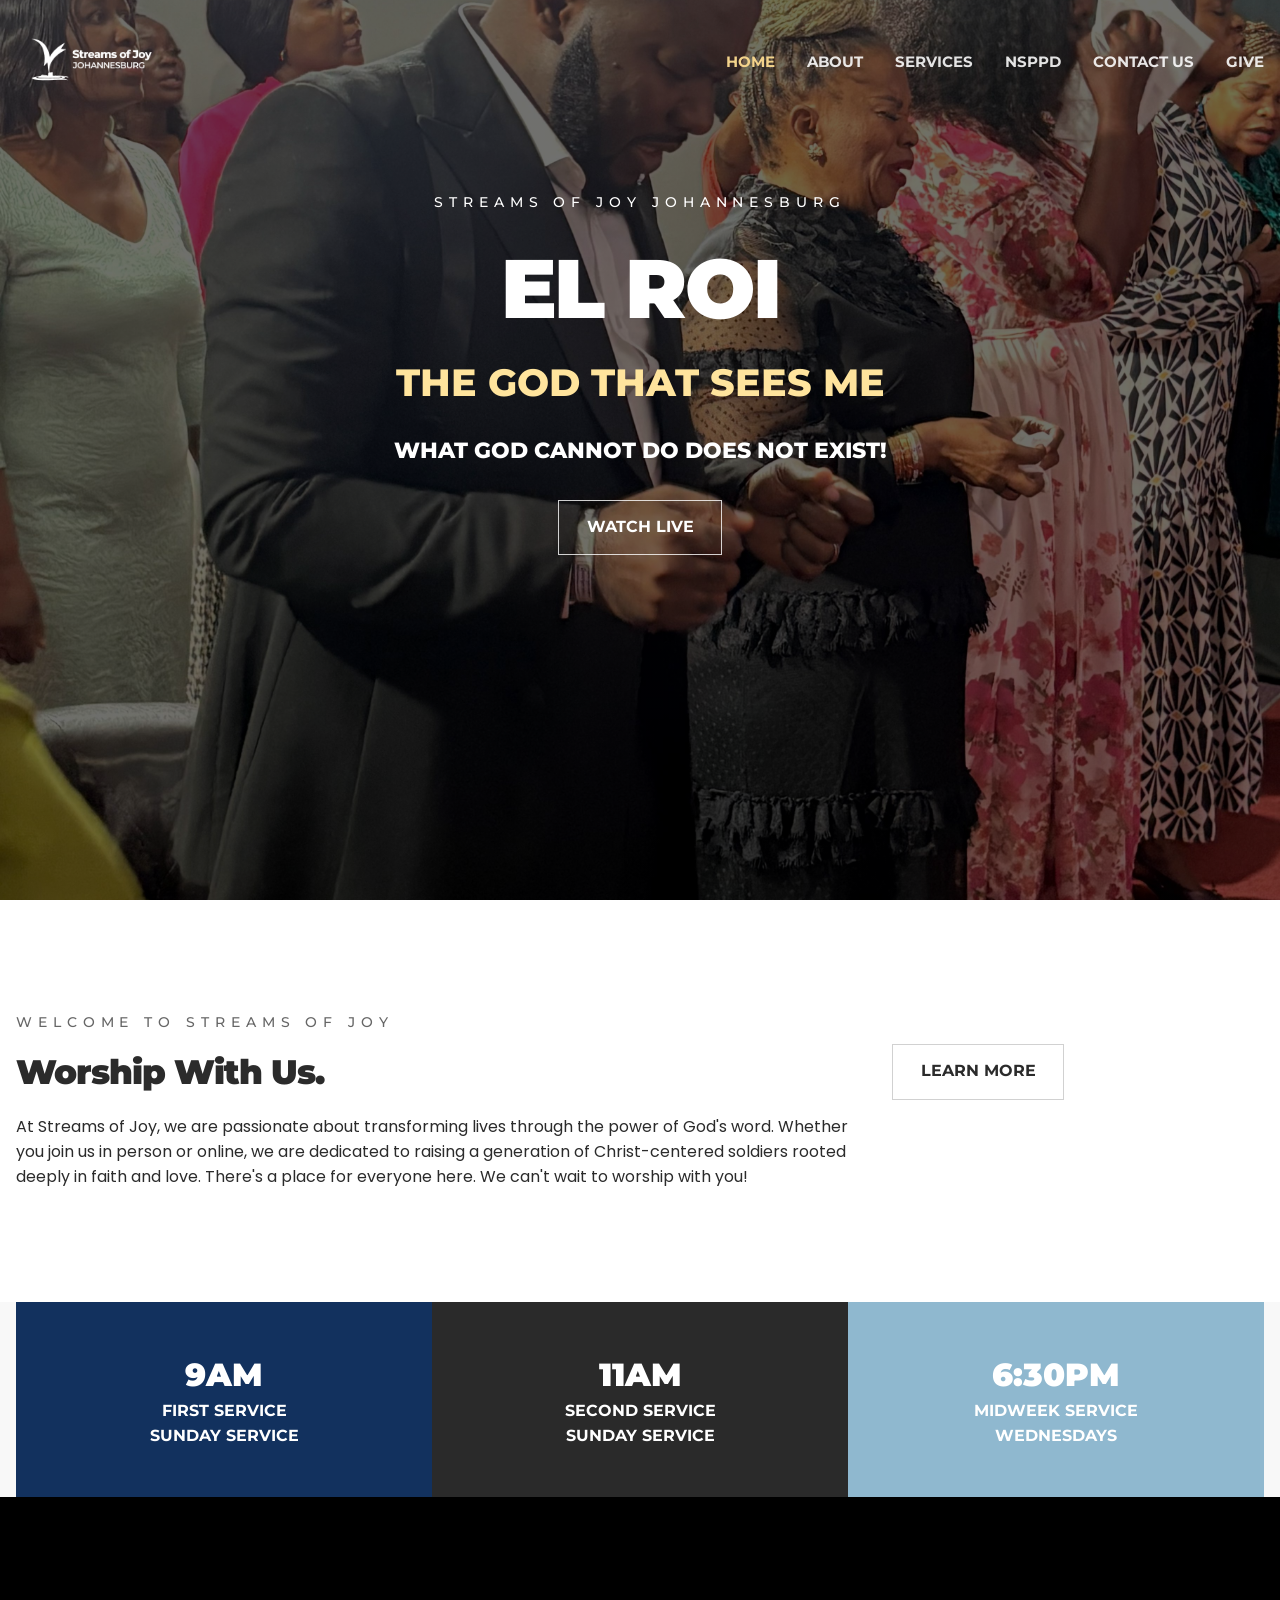
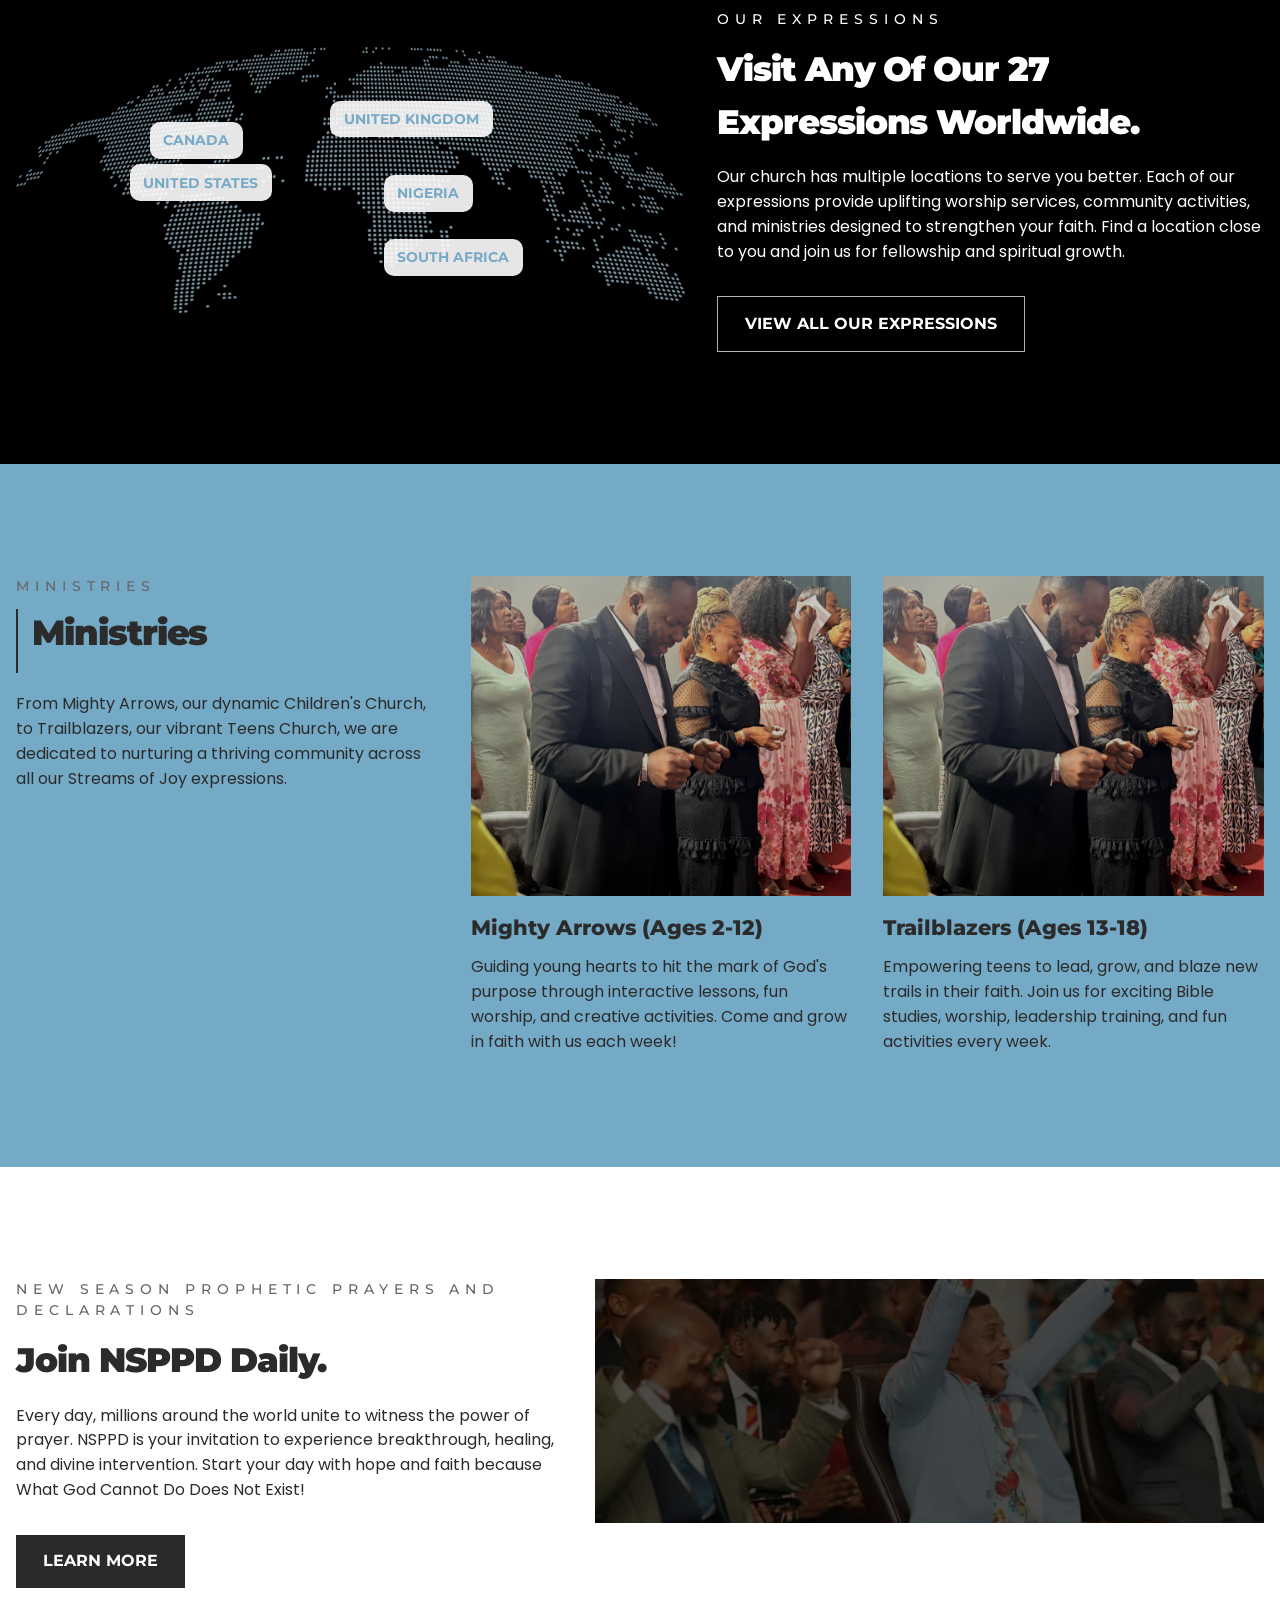
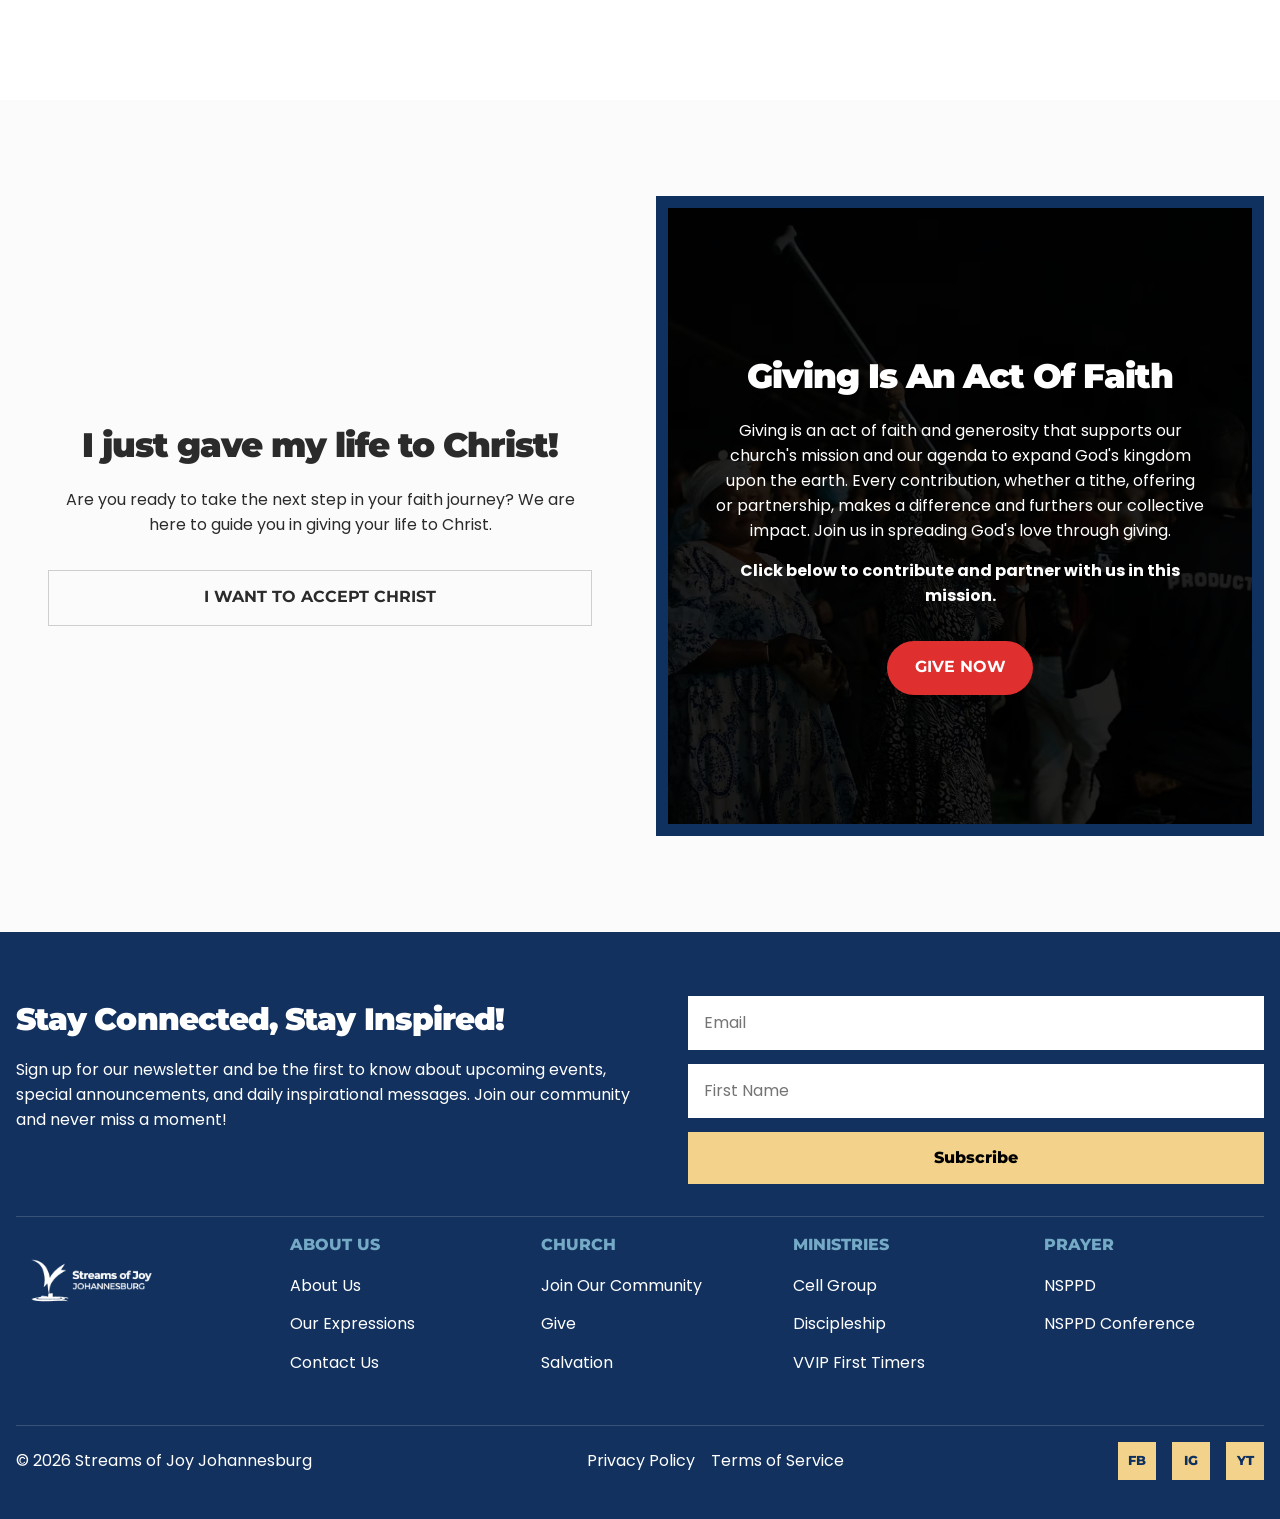
==== index.html @ 5d132713 "Updated the site I tightened the typography across the site, rebuilt the footer on every page, and a" ====
<!DOCTYPE html>
<html lang="en">
<head>
  <meta charset="UTF-8">
  <meta name="viewport" content="width=device-width, initial-scale=1.0">
  <title>Streams of Joy Johannesburg | Home</title>
  <link rel="preconnect" href="https://fonts.googleapis.com">
  <link rel="preconnect" href="https://fonts.gstatic.com" crossorigin>
  <link href="https://fonts.googleapis.com/css2?family=Montserrat:wght@400;500;600;700;800;900&family=Poppins:wght@400;500;600;700&display=swap" rel="stylesheet">
  <link rel="stylesheet" href="styles/styles.css">
</head>
<body>
  <header class="site-header">
    <div class="header-inner">
      <a class="brand" href="index.html"><img src="images/SOJJ-Monochrome-Logo-White.png" alt="Streams of Joy Johannesburg logo"></a>
      <button class="menu-toggle" type="button" aria-expanded="false" aria-controls="site-nav"><span></span><span></span><span></span><span class="sr-only">Toggle navigation</span></button>
      <nav class="site-nav" id="site-nav">
        <a class="active" href="index.html">Home</a>
        <a href="about.html">About</a>
        <a href="services.html">Services</a>
        <a href="https://streamsofjoy.org/nsppd/" target="_blank" rel="noreferrer">NSPPD</a>
        <a href="contact.html">Contact Us</a>
        <a href="give.html">Give</a>
      </nav>
    </div>
  </header>

  <main>
    <section class="home-hero">
      <div class="hero-shade"></div>
      <div class="home-hero-content">
        <p class="hero-mini">Streams of Joy Johannesburg</p>
        <h1>EL ROI</h1>
        <h2>The God That Sees Me</h2>
        <p class="hero-statement">What God cannot do does not exist!</p>
        <a class="outline-button" href="https://www.youtube.com/@streamsofjoyjohannesburg" target="_blank" rel="noreferrer">Watch Live</a>
      </div>
    </section>

    <section class="white-section">
      <div class="container worship-row">
        <div class="worship-copy">
          <p class="section-kicker dark-kicker">Welcome to Streams of Joy</p>
          <h2>Worship With Us.</h2>
          <p>At Streams of Joy, we are passionate about transforming lives through the power of God's word. Whether you join us in person or online, we are dedicated to raising a generation of Christ-centered soldiers rooted deeply in faith and love. There's a place for everyone here. We can't wait to worship with you!</p>
        </div>
        <div class="worship-action">
          <a class="line-button dark-line-button" href="about.html">Learn More</a>
        </div>
      </div>
    </section>

    <section class="services-strip" id="services">
      <div class="container service-boxes">
        <article class="service-box service-box-dark"><h3>9AM</h3><p>First Service</p><span>Sunday Service</span></article>
        <article class="service-box service-box-mid"><h3>11AM</h3><p>Second Service</p><span>Sunday Service</span></article>
        <article class="service-box service-box-light"><h3>6:30PM</h3><p>Midweek Service</p><span>Wednesdays</span></article>
      </div>
    </section>

    <section class="expressions-section">
      <div class="container expressions-grid">
        <div class="expressions-map">
          <img src="images/world-map-1024x407.png" alt="World map">
          <a class="map-pill map-pill-canada" href="https://streamsofjoy.org/our-expressions/" target="_blank" rel="noreferrer">Canada</a>
          <a class="map-pill map-pill-usa" href="https://streamsofjoy.org/our-expressions/" target="_blank" rel="noreferrer">United States</a>
          <a class="map-pill map-pill-uk" href="https://streamsofjoy.org/our-expressions/" target="_blank" rel="noreferrer">United Kingdom</a>
          <a class="map-pill map-pill-nigeria" href="https://streamsofjoy.org/our-expressions/" target="_blank" rel="noreferrer">Nigeria</a>
          <a class="map-pill map-pill-sa" href="https://streamsofjoy.org/our-expressions/" target="_blank" rel="noreferrer">South Africa</a>
        </div>
        <div class="expressions-copy">
          <p class="section-kicker">Our Expressions</p>
          <h2>Visit Any Of Our 27 Expressions Worldwide.</h2>
          <p>Our church has multiple locations to serve you better. Each of our expressions provide uplifting worship services, community activities, and ministries designed to strengthen your faith. Find a location close to you and join us for fellowship and spiritual growth.</p>
          <a class="line-button" href="https://streamsofjoy.org/our-expressions/" target="_blank" rel="noreferrer">View All Our Expressions</a>
        </div>
      </div>
    </section>

    <section class="ministries-home">
      <div class="container ministries-home-grid">
        <div class="ministries-intro">
          <p class="section-kicker dark-kicker">Ministries</p>
          <h2>Ministries</h2>
          <p>From Mighty Arrows, our dynamic Children's Church, to Trailblazers, our vibrant Teens Church, we are dedicated to nurturing a thriving community across all our Streams of Joy expressions.</p>
        </div>
        <article class="ministry-tile"><div class="ministry-photo ministry-photo-one"></div><h3>Mighty Arrows (Ages 2-12)</h3><p>Guiding young hearts to hit the mark of God's purpose through interactive lessons, fun worship, and creative activities. Come and grow in faith with us each week!</p></article>
        <article class="ministry-tile"><div class="ministry-photo ministry-photo-two"></div><h3>Trailblazers (Ages 13-18)</h3><p>Empowering teens to lead, grow, and blaze new trails in their faith. Join us for exciting Bible studies, worship, leadership training, and fun activities every week.</p></article>
      </div>
    </section>

    <section class="white-section">
      <div class="container nsppd-grid">
        <div class="nsppd-copy">
          <p class="section-kicker dark-kicker">New Season Prophetic Prayers and Declarations</p>
          <h2>Join NSPPD Daily.</h2>
          <p>Every day, millions around the world unite to witness the power of prayer. NSPPD is your invitation to experience breakthrough, healing, and divine intervention. Start your day with hope and faith because What God Cannot Do Does Not Exist!</p>
          <a class="solid-dark-button" href="https://streamsofjoy.org/nsppd/" target="_blank" rel="noreferrer">Learn More</a>
        </div>
        <div class="nsppd-visual"><img src="images/psj.png" alt="NSPPD visual"></div>
      </div>
    </section>

    <section class="dual-callout-section">
      <div class="container dual-callout-grid">
        <article class="dual-callout-left"><h2>I just gave my life to Christ!</h2><p>Are you ready to take the next step in your faith journey? We are here to guide you in giving your life to Christ.</p><a class="outline-button dark-outline-button" href="salvation.html">I Want To Accept Christ</a></article>
        <article class="dual-callout-right" id="give"><div class="dual-callout-overlay"></div><div class="dual-callout-content"><h2>Giving Is An Act Of Faith</h2><p>Giving is an act of faith and generosity that supports our church's mission and our agenda to expand God's kingdom upon the earth. Every contribution, whether a tithe, offering or partnership, makes a difference and furthers our collective impact. Join us in spreading God's love through giving.</p><p class="bold-line">Click below to contribute and partner with us in this mission.</p><a class="give-button" href="give.html">Give Now</a></div></article>
      </div>
    </section>
  </main>

  <footer class="site-footer">
    <div class="container footer-top">
      <div class="footer-copy">
        <h2>Stay Connected, Stay Inspired!</h2>
        <p>Sign up for our newsletter and be the first to know about upcoming events, special announcements, and daily inspirational messages. Join our community and never miss a moment!</p>
      </div>
      <form class="footer-form" action="https://formsubmit.co/sojjforms@yahoo.com" method="POST">
        <input type="hidden" name="_subject" value="SOJJ Newsletter Subscription">
        <input type="hidden" name="_captcha" value="false">
        <input type="email" name="email" placeholder="Email" required>
        <input type="text" name="first_name" placeholder="First Name" required>
        <button type="submit">Subscribe</button>
      </form>
    </div>
    <div class="container footer-divider"></div>
    <div class="container footer-columns">
      <div class="footer-column">
        <div class="footer-brand-row">
          <img src="images/SOJJ-Monochrome-Logo-White.png" alt="Streams of Joy Johannesburg logo">
        </div>
      </div>
      <div class="footer-column">
        <h3>About Us</h3>
        <a href="about.html">About Us</a>
        <a href="https://streamsofjoy.org/our-expressions/" target="_blank" rel="noreferrer">Our Expressions</a>
        <a href="contact.html">Contact Us</a>
      </div>
      <div class="footer-column">
        <h3>Church</h3>
        <a href="join-community.html">Join Our Community</a>
        <a href="give.html">Give</a>
        <a href="salvation.html">Salvation</a>
      </div>
      <div class="footer-column">
        <h3>Ministries</h3>
        <a href="join-community.html#cell-group">Cell Group</a>
        <a href="join-community.html#discipleship">Discipleship</a>
        <a href="join-community.html#vvip">VVIP First Timers</a>
      </div>
      <div class="footer-column">
        <h3>Prayer</h3>
        <a href="https://streamsofjoy.org/nsppd/" target="_blank" rel="noreferrer">NSPPD</a>
        <a href="https://streamsofjoy.org/nsppd-prayer-conference/" target="_blank" rel="noreferrer">NSPPD Conference</a>
      </div>
    </div>
    <div class="container footer-bottom">
      <p>&copy; <span id="year"></span> Streams of Joy Johannesburg</p>
      <div class="footer-meta-links">
        <a href="privacy-policy.html">Privacy Policy</a>
        <a href="terms-of-service.html">Terms of Service</a>
      </div>
      <div class="footer-socials">
        <a class="footer-social-icon" href="https://www.facebook.com/Streamsofjoyjohannesburg/" target="_blank" rel="noreferrer" aria-label="Facebook">FB</a>
        <a class="footer-social-icon" href="https://instagram.com/streamsofjoyjohannesburg/" target="_blank" rel="noreferrer" aria-label="Instagram">IG</a>
        <a class="footer-social-icon" href="https://www.youtube.com/@streamsofjoyjohannesburg" target="_blank" rel="noreferrer" aria-label="YouTube">YT</a>
      </div>
    </div>
  </footer>

  <script src="script.js"></script>
</body>
</html>
---- styles/styles.css ----
:root {
  --navy: #12315e;
  --sky: #75aac6;
  --dark: #202020;
  --white: #ffffff;
  --text: #2b2b2b;
  --line: rgba(0, 0, 0, 0.18);
}

* {
  box-sizing: border-box;
  margin: 0;
  padding: 0;
}

body {
  color: var(--text);
  font-family: "Poppins", sans-serif;
  line-height: 1.55;
  background: #f8f8f8;
}

img {
  display: block;
  max-width: 100%;
}

a {
  color: inherit;
  text-decoration: none;
}

button,
input {
  font: inherit;
}

.sr-only {
  position: absolute;
  width: 1px;
  height: 1px;
  margin: -1px;
  padding: 0;
  overflow: hidden;
  clip: rect(0, 0, 0, 0);
  border: 0;
}

.container,
.header-inner {
  width: min(calc(100% - 2rem), 1360px);
  margin: 0 auto;
}

.site-header {
  position: fixed;
  top: 0;
  left: 0;
  width: 100%;
  z-index: 50;
  padding: 0.75rem 0;
  transition: background 0.25s ease, box-shadow 0.25s ease;
}

.site-header.is-scrolled {
  background: rgba(0, 0, 0, 0.94);
  box-shadow: 0 14px 30px rgba(0, 0, 0, 0.22);
}

.header-inner {
  display: flex;
  align-items: center;
  gap: 1rem;
}

.brand {
  margin-right: auto;
}

.brand img {
  width: 150px;
  height: auto;
}

.site-nav {
  display: flex;
  align-items: center;
  gap: 2rem;
}

.site-nav a {
  color: rgba(255, 255, 255, 0.88);
  font-family: "Montserrat", sans-serif;
  font-size: 0.95rem;
  font-weight: 700;
  text-transform: uppercase;
}

.site-nav a.active,
.site-nav a:hover,
.site-nav a:focus-visible {
  color: #f3d38b;
}

.menu-toggle {
  display: none;
  width: 46px;
  height: 46px;
  border: 0;
  background: rgba(255, 255, 255, 0.08);
  cursor: pointer;
}

.menu-toggle span {
  display: block;
  width: 20px;
  height: 2px;
  margin: 5px auto;
  background: var(--white);
}

.home-hero,
.inner-hero {
  position: relative;
  overflow: hidden;
}

.home-hero {
  min-height: 100vh;
  background: url("../images/hero-section.jpeg") center/cover no-repeat;
}

.hero-shade {
  position: absolute;
  inset: 0;
  background: linear-gradient(rgba(0, 0, 0, 0.56), rgba(0, 0, 0, 0.56));
}

.home-hero-content,
.inner-hero-content {
  position: relative;
  z-index: 1;
  max-width: 1120px;
  margin: 0 auto;
  padding: 12rem 1rem 5rem;
  text-align: center;
  color: var(--white);
}

.home-hero-content h1,
.inner-hero-content h1,
.worship-copy h2,
.expressions-copy h2,
.ministries-intro h2,
.nsppd-copy h2,
.dual-callout-left h2,
.dual-callout-content h2,
.footer-copy h2,
.blue-intro-grid h2,
.values-panel h2,
.contact-heading h2,
.leader-copy-card h2 {
  font-family: "Montserrat", sans-serif;
  font-weight: 900;
  letter-spacing: -0.03em;
}

.hero-mini,
.section-kicker {
  font-family: "Montserrat", sans-serif;
  font-size: 0.88rem;
  font-weight: 500;
  letter-spacing: 0.42em;
  text-transform: uppercase;
}

.home-hero-content h1 {
  margin-top: 0.65rem;
  font-size: clamp(3rem, 8vw, 5.2rem);
}

.home-hero-content h2 {
  font-family: "Montserrat", sans-serif;
  font-size: clamp(1.35rem, 3vw, 2.4rem);
  font-weight: 800;
  color: #ffe49d;
  text-transform: uppercase;
}

.hero-statement {
  margin-top: 1.35rem;
  font-family: "Montserrat", sans-serif;
  font-size: clamp(1rem, 2vw, 1.35rem);
  font-weight: 800;
  text-transform: uppercase;
}

.outline-button,
.line-button,
.solid-dark-button,
.give-button {
  display: inline-flex;
  align-items: center;
  justify-content: center;
  min-height: 52px;
  padding: 0.9rem 1.7rem;
  margin-top: 2rem;
  font-family: "Montserrat", sans-serif;
  font-weight: 700;
  text-transform: uppercase;
}

.outline-button {
  border: 1px solid rgba(255, 255, 255, 0.8);
  color: var(--white);
}

.line-button {
  border: 1px solid rgba(255, 255, 255, 0.7);
  color: var(--white);
}

.dark-line-button,
.dark-outline-button {
  border-color: var(--line);
  color: var(--text);
}

.solid-dark-button {
  background: #2a2a2a;
  color: var(--white);
}

.give-button {
  border-radius: 999px;
  background: #e02f2f;
  color: var(--white);
}

.disabled-give-button {
  opacity: 0.6;
  pointer-events: none;
}

.white-section {
  background: var(--white);
}

.worship-row,
.expressions-grid,
.mission-grid,
.blue-intro-grid,
.contact-cards,
.services-page-strip .service-boxes,
.salvation-main-grid,
.nsppd-grid,
.dual-callout-grid,
.ministries-home-grid {
  display: grid;
  gap: 2rem;
}

.worship-row {
  grid-template-columns: 1.25fr 0.55fr;
  padding: 7rem 0;
  align-items: start;
}

.worship-copy h2,
.expressions-copy h2,
.nsppd-copy h2,
.dual-callout-left h2,
.dual-callout-content h2 {
  margin: 0.75rem 0 1rem;
  font-size: clamp(1.35rem, 2.7vw, 2.15rem);
}

.dark-kicker {
  color: #666;
}

.services-strip {
  padding: 0;
}

.service-boxes {
  display: grid;
  grid-template-columns: repeat(3, minmax(0, 1fr));
}

.service-box {
  padding: 3rem 2rem;
  text-align: center;
  color: var(--white);
}

.service-box h3 {
  font-family: "Montserrat", sans-serif;
  font-size: 2rem;
  font-weight: 900;
}

.service-box p,
.service-box span {
  font-family: "Montserrat", sans-serif;
  font-weight: 700;
  text-transform: uppercase;
}

.service-box-dark {
  background: #12315e;
}

.service-box-mid {
  background: #2a2a2a;
}

.service-box-light {
  background: #8fb8cf;
}

.expressions-section {
  padding: 7rem 0;
  background: #000;
  color: var(--white);
}

.expressions-grid {
  grid-template-columns: 1.1fr 0.9fr;
  align-items: center;
}

.expressions-map {
  position: relative;
}

.map-pill {
  position: absolute;
  display: inline-flex;
  padding: 0.45rem 0.85rem;
  border-radius: 10px;
  background: rgba(255, 255, 255, 0.9);
  color: #78aac7;
  font-family: "Montserrat", sans-serif;
  font-size: 0.9rem;
  font-weight: 700;
  text-transform: uppercase;
}

.map-pill-canada { top: 28%; left: 20%; }
.map-pill-usa { top: 44%; left: 17%; }
.map-pill-uk { top: 20%; left: 47%; }
.map-pill-nigeria { top: 48%; left: 55%; }
.map-pill-sa { top: 72%; left: 55%; }

.ministries-home {
  padding: 7rem 0;
  background: var(--sky);
}

.ministries-home-grid {
  grid-template-columns: 1fr 0.9fr 0.9fr;
  align-items: start;
}

.ministries-intro h2 {
  position: relative;
  margin: 0.5rem 0 2rem;
  padding-left: 1rem;
  font-size: clamp(1.45rem, 2.8vw, 2.2rem);
}

.ministries-intro h2::before {
  content: "";
  position: absolute;
  left: 0;
  top: 0.2rem;
  width: 2px;
  height: 64px;
  background: var(--text);
}

.ministry-photo {
  height: 320px;
  background: linear-gradient(rgba(0,0,0,0.22), rgba(0,0,0,0.22)), url("../images/hero-section.jpeg") center/cover no-repeat;
}

.ministry-photo-two {
  background-position: right center;
}

.ministry-tile h3 {
  margin: 1rem 0 0.7rem;
  font-family: "Montserrat", sans-serif;
  font-size: 1.3rem;
  font-weight: 800;
}

.nsppd-grid {
  grid-template-columns: 0.9fr 1.1fr;
  padding: 7rem 0;
  align-items: start;
}

.dual-callout-section {
  padding: 6rem 0;
  background: #fbfbfb;
}

.dual-callout-grid {
  grid-template-columns: 1fr 1fr;
  align-items: stretch;
}

.dual-callout-left {
  display: flex;
  flex-direction: column;
  justify-content: center;
  padding: 3rem 2rem;
  text-align: center;
}

.dual-callout-right {
  position: relative;
  min-height: 640px;
  border: 12px solid #0f3160;
  background: url("../images/give.png") center/cover no-repeat;
}

.dual-callout-overlay {
  position: absolute;
  inset: 0;
  background: rgba(0, 0, 0, 0.58);
}

.dual-callout-content {
  position: relative;
  z-index: 1;
  display: flex;
  flex-direction: column;
  align-items: center;
  justify-content: center;
  height: 100%;
  padding: 3rem;
  text-align: center;
  color: var(--white);
}

.bold-line {
  margin-top: 1rem;
  font-weight: 700;
}

.inner-hero {
  min-height: 600px;
  background-position: center;
  background-size: cover;
}

.inner-hero-content h1 {
  font-size: clamp(1.9rem, 4.6vw, 3.4rem);
  text-transform: uppercase;
}

.hero-rule {
  width: min(100%, 820px);
  height: 1px;
  margin: 1rem auto 1.5rem;
  background: rgba(255, 233, 167, 0.7);
}

.blue-intro-section {
  padding: 6rem 0;
  background: var(--navy);
  color: var(--white);
}

.blue-intro-grid {
  grid-template-columns: 1fr 1.2fr;
  align-items: start;
}

.blue-intro-grid h2 {
  font-size: clamp(1.6rem, 3.3vw, 2.7rem);
  text-transform: uppercase;
}

.mission-section {
  padding: 6rem 0;
  background: #f1f1ef;
}

.mission-grid {
  grid-template-columns: 360px 1fr;
  align-items: center;
}

.mission-image img {
  width: 100%;
  height: 420px;
  object-fit: cover;
}

.mission-copy h3,
.values-grid h3 {
  margin-bottom: 1rem;
  font-family: "Montserrat", sans-serif;
  font-size: 1.4rem;
  font-weight: 500;
  letter-spacing: 0.32em;
  text-transform: uppercase;
}

.mission-copy p + h3 {
  margin-top: 2.6rem;
}

.values-section {
  padding: 6rem 0;
  background-position: center;
  background-size: cover;
}

.values-panel {
  padding: 3rem;
  background: rgba(255, 255, 255, 0.92);
}

.values-panel h2 {
  margin-bottom: 2rem;
  text-align: center;
  font-size: 2rem;
  text-transform: uppercase;
}

.values-grid {
  display: grid;
  grid-template-columns: repeat(4, minmax(0, 1fr));
  gap: 2rem;
}

.leadership-showcase {
  padding: 6rem 0;
  background: #232323;
}

.leadership-slider {
  position: relative;
  width: min(calc(100% - 2rem), 1800px);
  margin: 0 auto;
  padding: 0 1rem 3rem;
}

.leader-stage {
  position: relative;
}

.leader-slide {
  display: none;
  grid-template-columns: 0.92fr 1.08fr;
  align-items: center;
}

.leader-slide.is-active {
  display: grid;
}

.leader-photo {
  min-height: 860px;
  background-position: center bottom;
  background-repeat: no-repeat;
  background-size: contain;
}

.leader-photo-jerry {
  background-image: url("../images/pastor-jerry.png");
}

.leader-photo-aloy {
  display: flex;
  align-items: end;
  justify-content: center;
  padding: 3rem;
  background: linear-gradient(180deg, #1e2b3f, #405a7f);
}

.aloy-note {
  color: var(--white);
  font-size: 1.2rem;
  text-align: center;
}

.leader-copy-card {
  max-width: 700px;
  padding: 3rem;
  background: #f8f8f8;
}

.leader-copy-card h2 {
  margin-bottom: 2rem;
  font-size: clamp(1.6rem, 3vw, 2.4rem);
  text-transform: uppercase;
}

.leader-copy-card p,
.leader-copy-card a {
  font-family: Georgia, serif;
  color: #0b3160;
  font-size: clamp(1rem, 1.7vw, 1.45rem);
  line-height: 1.55;
}

.leader-copy-card a {
  display: inline-block;
  margin-top: 2rem;
  text-decoration: underline;
}

.leader-role {
  margin-top: 1rem;
  font-family: "Poppins", sans-serif !important;
  font-size: 1.05rem !important;
}

.slider-arrow {
  position: absolute;
  top: 50%;
  transform: translateY(-50%);
  width: 56px;
  height: 56px;
  border: 0;
  background: transparent;
  color: var(--white);
  font-size: 4rem;
  cursor: pointer;
}

.slider-arrow-left { left: 0; }
.slider-arrow-right { right: 0; }

.slider-dots {
  display: flex;
  justify-content: center;
  gap: 0.8rem;
  margin-top: 1rem;
}

.slider-dot {
  width: 10px;
  height: 10px;
  border: 0;
  border-radius: 50%;
  background: rgba(255, 255, 255, 0.5);
  cursor: pointer;
}

.slider-dot.is-active {
  background: var(--white);
}

.salvation-main,
.contact-section {
  padding: 6rem 0;
}

.salvation-main-grid {
  grid-template-columns: 1fr 1fr;
}

.contact-section {
  background: var(--sky);
}

.contact-heading {
  margin-bottom: 3rem;
  text-align: center;
}

.contact-heading h2 {
  font-size: clamp(1.7rem, 3vw, 2.5rem);
}

.contact-cards {
  grid-template-columns: repeat(3, minmax(0, 1fr));
}

.contact-card {
  padding: 3rem 2rem;
  background: rgba(255, 255, 255, 0.96);
  text-align: center;
  border-radius: 30px;
  box-shadow: 0 12px 30px rgba(0, 0, 0, 0.12);
}

.contact-card h3 {
  margin-bottom: 1rem;
  font-family: "Montserrat", sans-serif;
  font-size: 1.2rem;
  font-weight: 800;
}

.site-footer {
  background: var(--navy);
  color: var(--white);
}

.footer-top {
  display: grid;
  grid-template-columns: 1fr 0.9fr;
  gap: 2rem;
  padding: 4rem 0 2rem;
}

.footer-copy h2 {
  margin-bottom: 0.9rem;
  font-size: clamp(1.45rem, 2.4vw, 1.95rem);
}

.footer-form {
  display: grid;
  gap: 0.9rem;
}

.footer-form input {
  min-height: 52px;
  padding: 0.9rem 1rem;
  border: 0;
}

.footer-form button {
  min-height: 52px;
  border: 0;
  background: #f3d38b;
  color: #000;
  font-family: "Montserrat", sans-serif;
  font-weight: 800;
  cursor: pointer;
}

.footer-links {
  display: flex;
  flex-wrap: wrap;
  gap: 1rem 1.4rem;
  padding: 0 0 1.8rem;
}

.footer-links a {
  font-family: "Montserrat", sans-serif;
  font-size: 0.92rem;
  font-weight: 700;
  text-transform: uppercase;
}

.footer-bottom {
  display: flex;
  align-items: center;
  justify-content: space-between;
  gap: 1rem;
  padding: 1rem 0 2.4rem;
  border-top: 1px solid rgba(255, 255, 255, 0.16);
}

.footer-meta-links,
.footer-socials {
  display: flex;
  align-items: center;
  gap: 1rem;
  flex-wrap: wrap;
}

.footer-meta-links a,
.footer-socials a {
  color: var(--white);
}

.footer-social-icon {
  display: inline-flex;
  align-items: center;
  justify-content: center;
  width: 38px;
  height: 38px;
  background: #f3d38b;
  color: #0f3160 !important;
  font-family: "Montserrat", sans-serif;
  font-size: 0.8rem;
  font-weight: 800;
}

.footer-brand-row {
  display: flex;
  align-items: center;
  gap: 1rem;
  padding-bottom: 1.5rem;
}

.footer-brand-row img {
  width: 150px;
}

.footer-columns {
  display: grid;
  grid-template-columns: 1.1fr 1fr 1fr 1fr 1fr;
  gap: 2rem;
  padding: 1rem 0 2.25rem;
}

.footer-column h3 {
  margin-bottom: 1rem;
  color: var(--sky);
  font-family: "Montserrat", sans-serif;
  font-size: 1rem;
  font-weight: 800;
  text-transform: uppercase;
}

.footer-column a,
.footer-column p {
  display: block;
  margin-bottom: 0.85rem;
  font-size: 1rem;
}

.footer-divider {
  border-top: 1px solid rgba(255, 255, 255, 0.16);
}

.give-options-section,
.community-section,
.legal-section {
  padding: 6rem 0;
  background: #fff;
}

.give-options-grid,
.community-grid {
  display: grid;
  grid-template-columns: repeat(3, minmax(0, 1fr));
  gap: 2rem;
}

.give-option-card,
.community-card,
.legal-card {
  padding: 2.2rem;
  background: #fff;
  border: 1px solid rgba(18, 49, 94, 0.12);
  box-shadow: 0 16px 34px rgba(15, 49, 96, 0.08);
}

.give-option-card h3,
.community-card h3,
.legal-card h2 {
  margin-bottom: 0.9rem;
  font-family: "Montserrat", sans-serif;
  font-size: 1.18rem;
  font-weight: 800;
}

.give-option-card p,
.community-card p,
.legal-card p,
.legal-card li {
  color: #4c4c4c;
}

.give-option-card .line-button,
.community-card .line-button {
  margin-top: 1.5rem;
}

.community-card form {
  display: grid;
  gap: 0.85rem;
  margin-top: 1.4rem;
}

.community-card input,
.community-card textarea {
  width: 100%;
  min-height: 50px;
  padding: 0.9rem 1rem;
  border: 1px solid rgba(18, 49, 94, 0.18);
  background: #fff;
}

.community-card textarea {
  min-height: 120px;
  resize: vertical;
}

.community-card button {
  min-height: 50px;
  border: 0;
  background: var(--navy);
  color: #fff;
  font-family: "Montserrat", sans-serif;
  font-weight: 700;
  text-transform: uppercase;
  cursor: pointer;
}

.community-card-note {
  margin-top: 0.85rem;
  font-size: 0.96rem;
}

.legal-card {
  max-width: 900px;
  margin: 0 auto;
}

.legal-card ul {
  padding-left: 1.2rem;
  margin-top: 1rem;
}

@media (max-width: 1080px) {
  .menu-toggle {
    display: inline-block;
  }

  .site-nav {
    position: absolute;
    top: calc(100% + 0.4rem);
    right: 1rem;
    left: 1rem;
    display: none;
    flex-direction: column;
    align-items: flex-start;
    gap: 1rem;
    padding: 1rem;
    background: rgba(0, 0, 0, 0.95);
  }

  .site-nav.is-open {
    display: flex;
  }

  .worship-row,
  .expressions-grid,
  .ministries-home-grid,
  .nsppd-grid,
  .dual-callout-grid,
  .blue-intro-grid,
  .mission-grid,
  .salvation-main-grid,
  .footer-top,
  .contact-cards,
  .values-grid,
  .leader-slide {
    grid-template-columns: 1fr;
  }

  .leader-photo {
    min-height: 520px;
  }

  .leader-copy-card {
    max-width: none;
  }

  .footer-bottom {
    flex-direction: column;
    align-items: flex-start;
  }

  .footer-columns,
  .give-options-grid,
  .community-grid {
    grid-template-columns: 1fr 1fr;
  }
}

@media (max-width: 720px) {
  .brand img {
    width: 110px;
  }

  .home-hero-content,
  .inner-hero-content {
    padding-top: 10rem;
  }

  .service-boxes {
    grid-template-columns: 1fr;
  }

  .map-pill {
    font-size: 0.72rem;
  }

  .footer-columns,
  .give-options-grid,
  .community-grid {
    grid-template-columns: 1fr;
  }
}
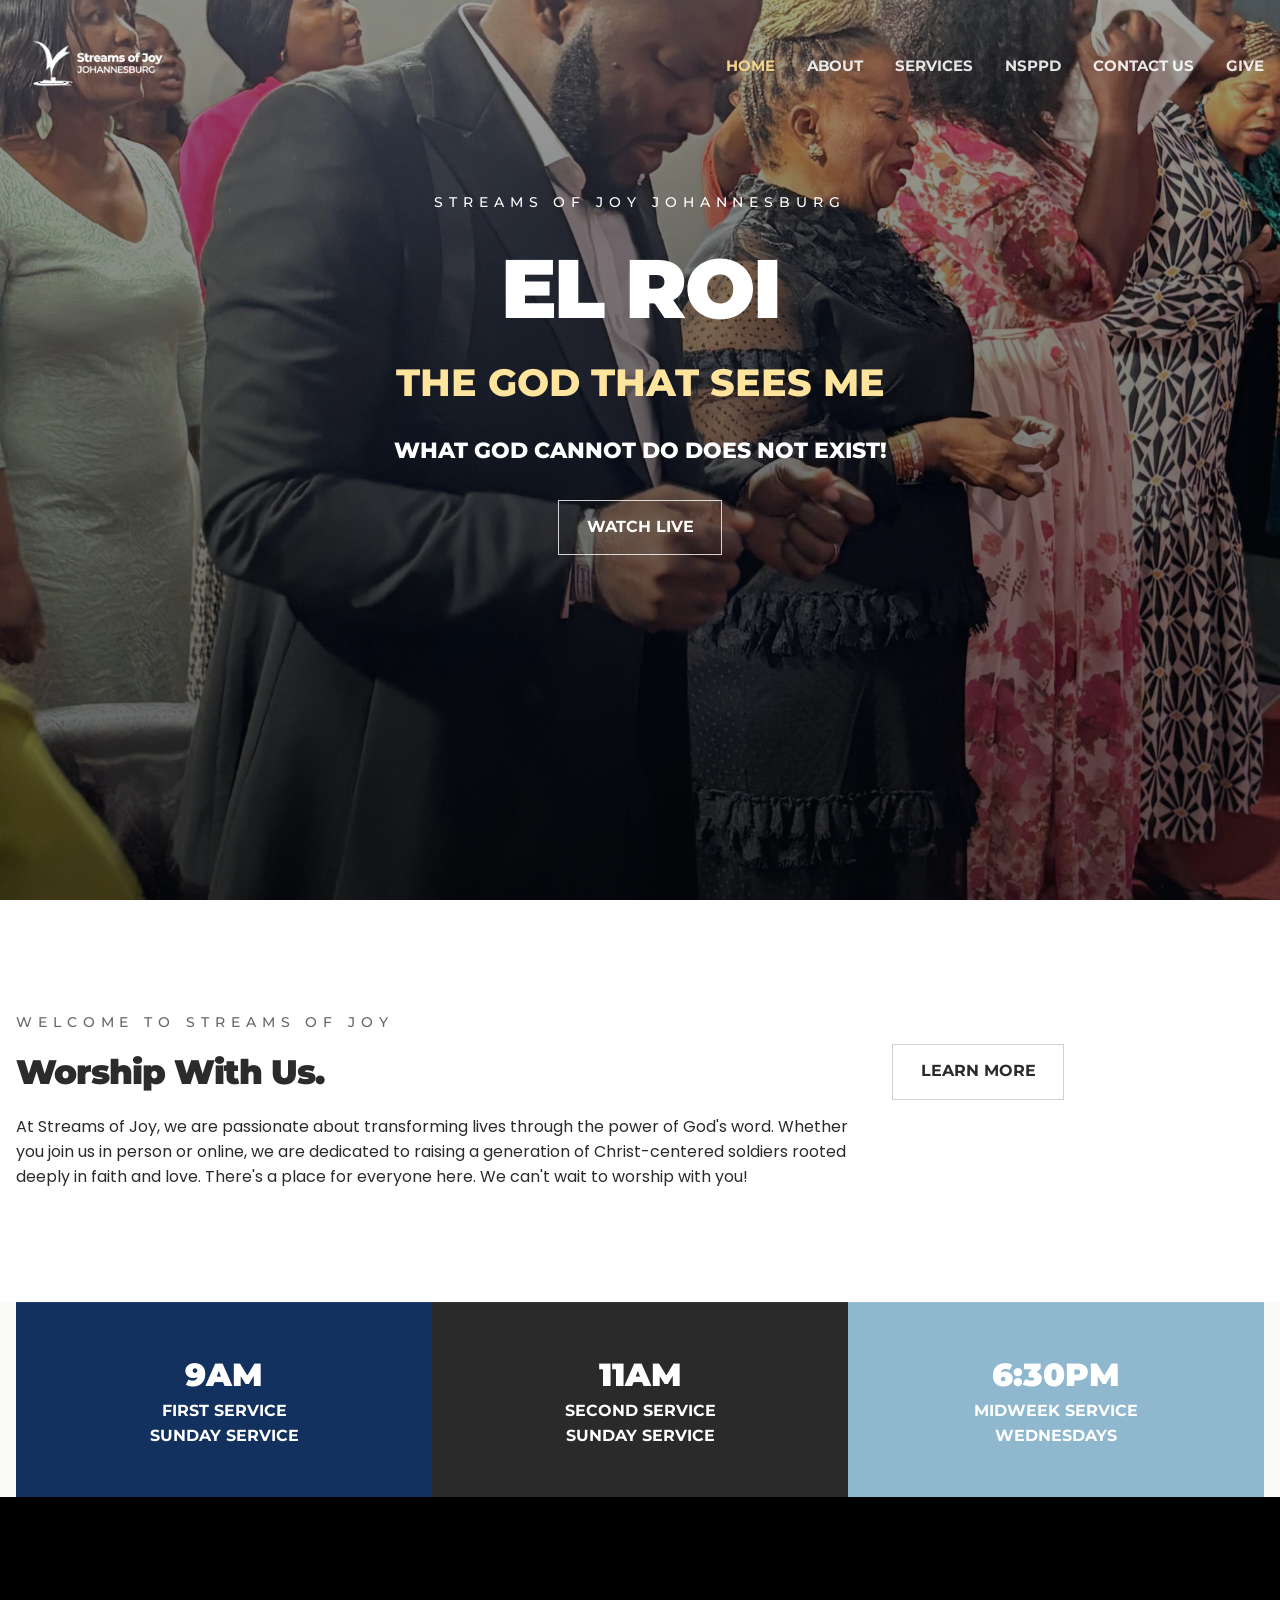
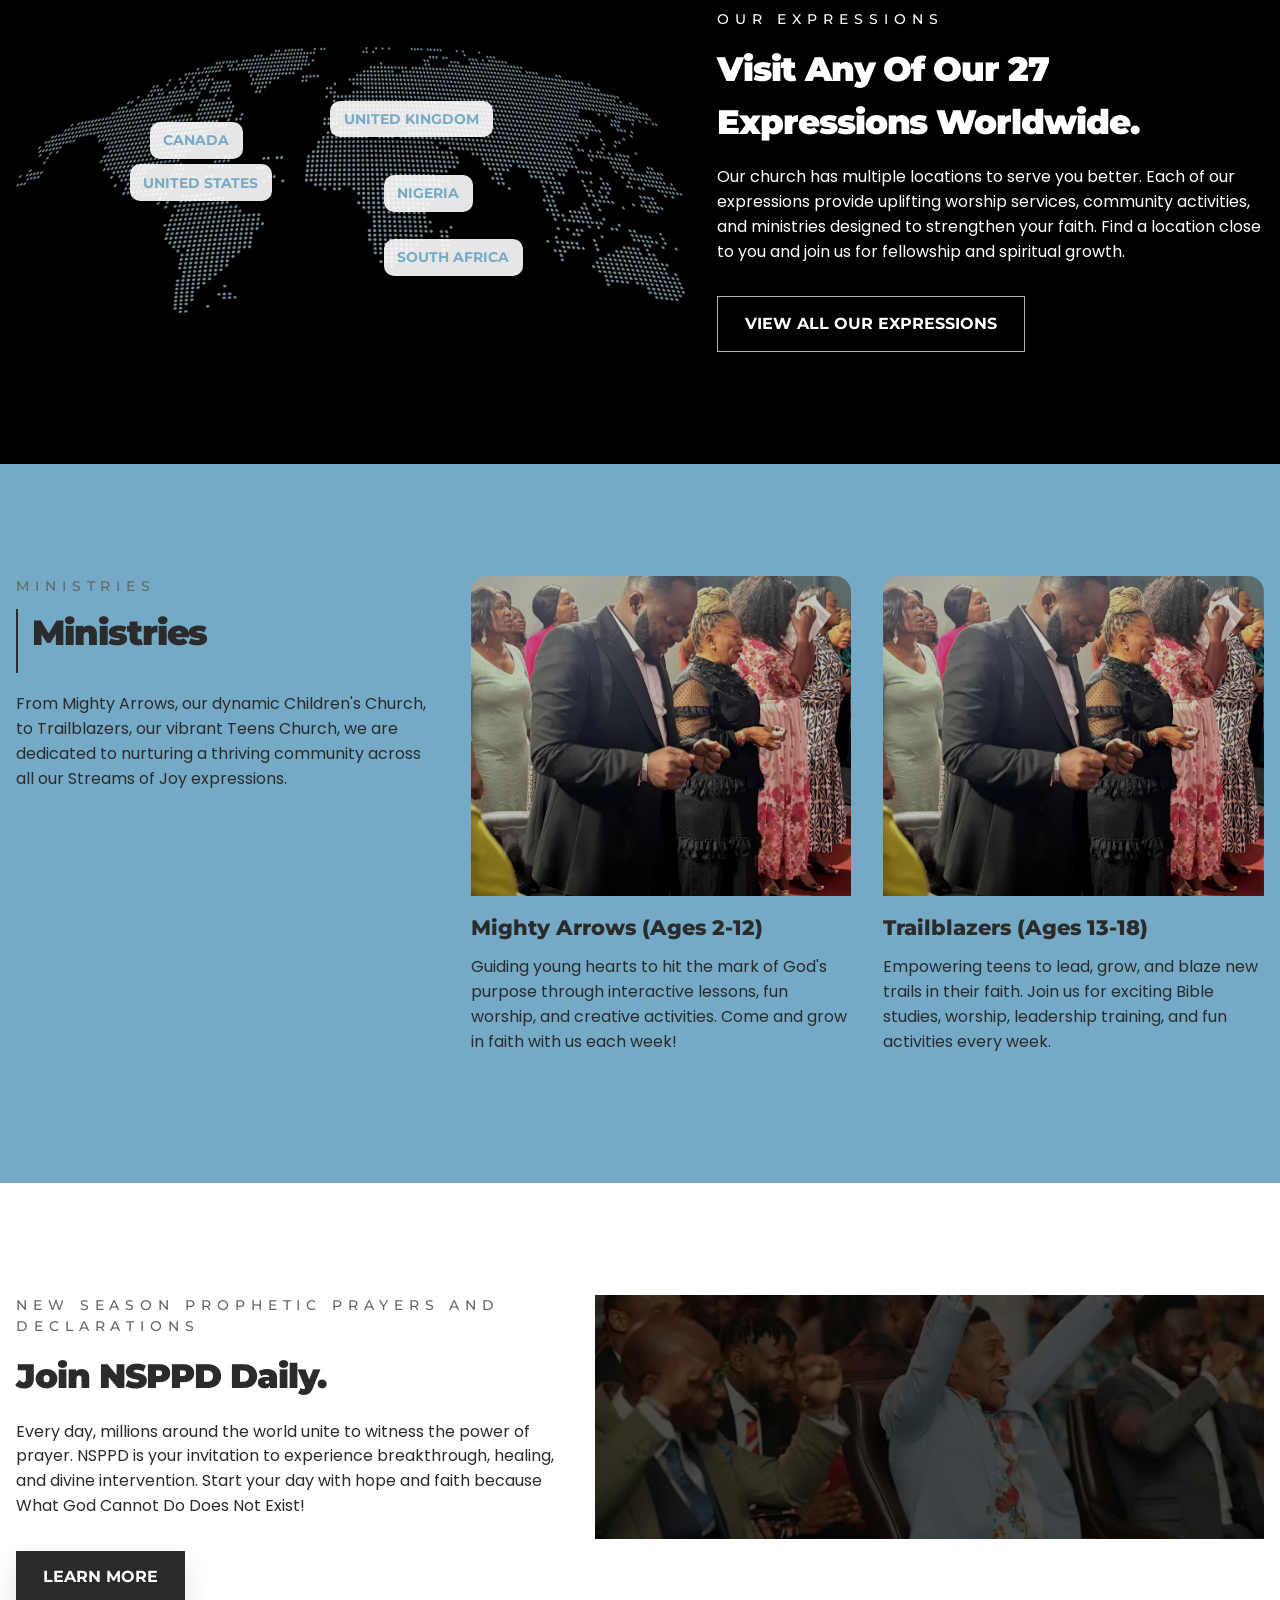
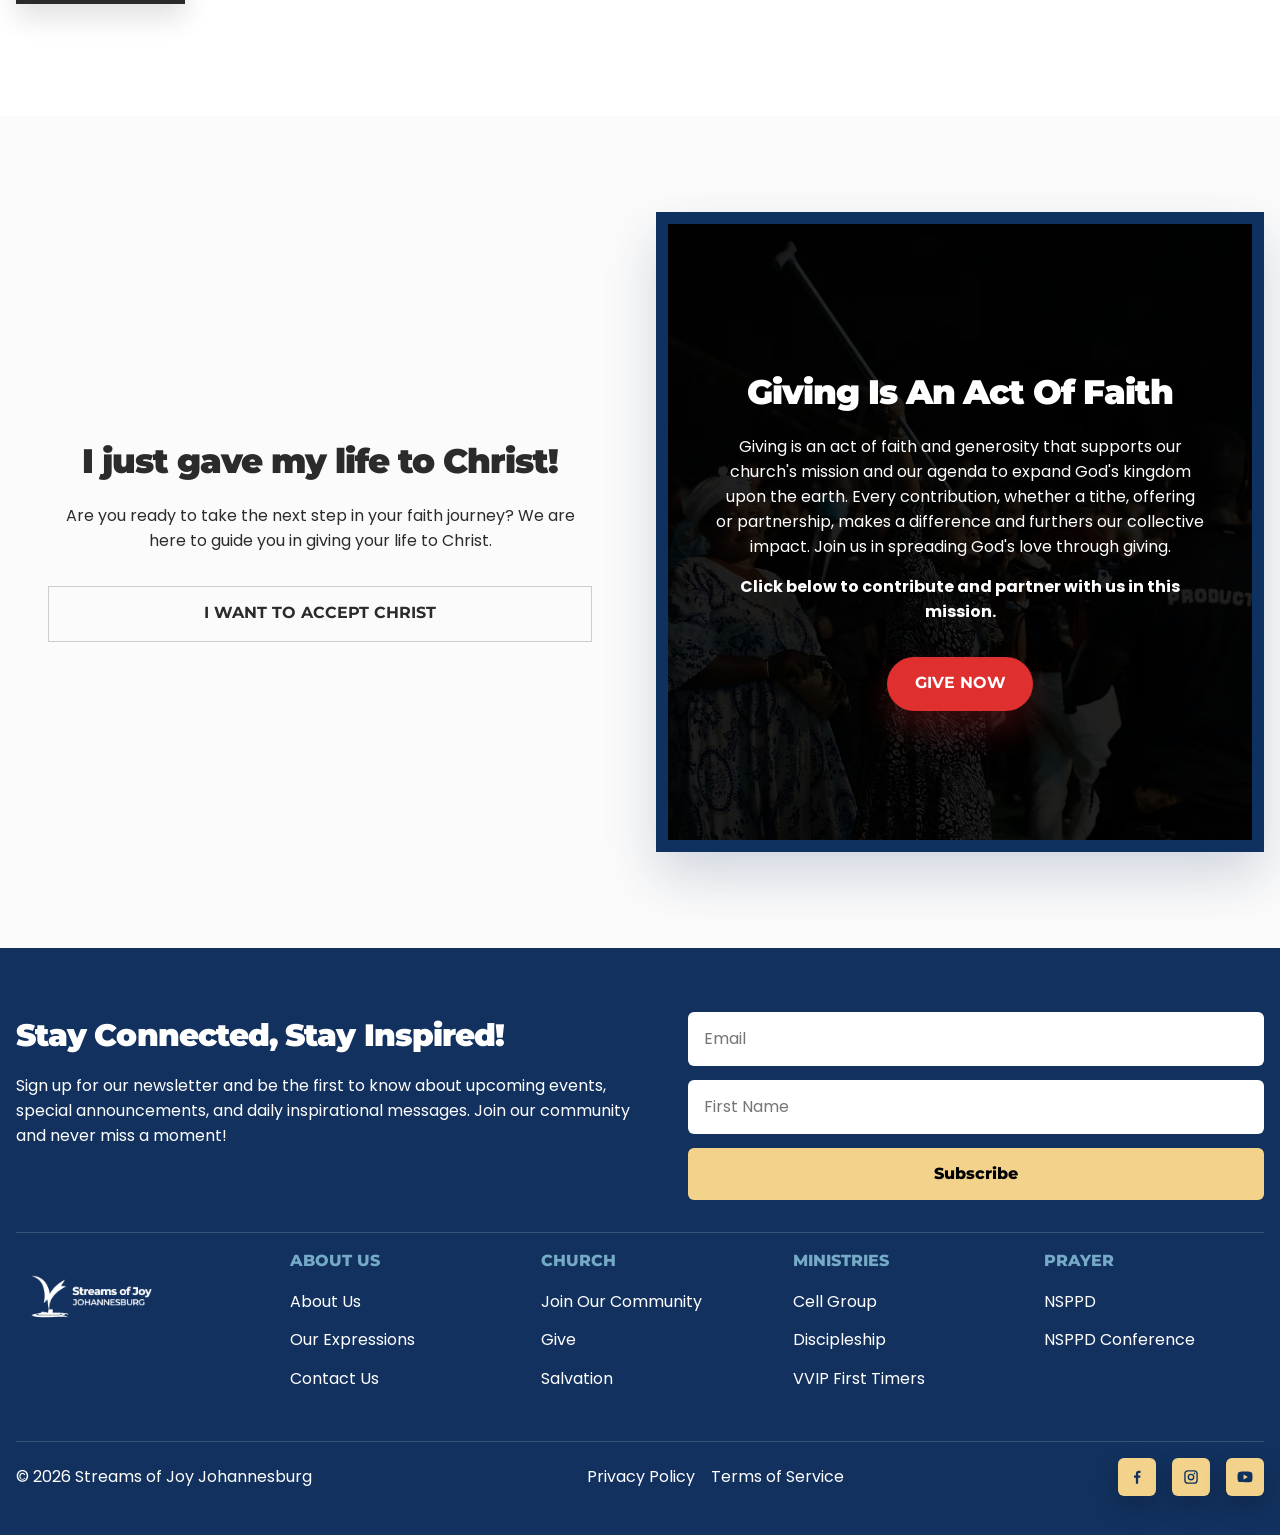
==== commit b7a39001: "Updated the site updated the shared icon styling in styles.css and replaced the footer icons in inde" ====
--- a/index.html
+++ b/index.html
@@ -161,9 +161,9 @@
         <a href="terms-of-service.html">Terms of Service</a>
       </div>
       <div class="footer-socials">
-        <a class="footer-social-icon" href="https://www.facebook.com/Streamsofjoyjohannesburg/" target="_blank" rel="noreferrer" aria-label="Facebook">FB</a>
-        <a class="footer-social-icon" href="https://instagram.com/streamsofjoyjohannesburg/" target="_blank" rel="noreferrer" aria-label="Instagram">IG</a>
-        <a class="footer-social-icon" href="https://www.youtube.com/@streamsofjoyjohannesburg" target="_blank" rel="noreferrer" aria-label="YouTube">YT</a>
+        <a class="footer-social-icon" href="https://www.facebook.com/Streamsofjoyjohannesburg/" target="_blank" rel="noreferrer" aria-label="Facebook"><svg viewBox="0 0 24 24" aria-hidden="true"><path d="M13.5 21v-8h2.7l.4-3h-3.1V8.1c0-.9.3-1.6 1.7-1.6h1.5V3.8c-.3 0-1.2-.1-2.3-.1-2.3 0-3.9 1.4-3.9 4v2.3H8v3h2.5v8h3Z"/></svg></a>
+        <a class="footer-social-icon" href="https://instagram.com/streamsofjoyjohannesburg/" target="_blank" rel="noreferrer" aria-label="Instagram"><svg viewBox="0 0 24 24" aria-hidden="true"><path d="M7.8 3h8.4A4.8 4.8 0 0 1 21 7.8v8.4a4.8 4.8 0 0 1-4.8 4.8H7.8A4.8 4.8 0 0 1 3 16.2V7.8A4.8 4.8 0 0 1 7.8 3Zm0 1.8A3 3 0 0 0 4.8 7.8v8.4a3 3 0 0 0 3 3h8.4a3 3 0 0 0 3-3V7.8a3 3 0 0 0-3-3H7.8Zm8.85 1.35a1.05 1.05 0 1 1 0 2.1 1.05 1.05 0 0 1 0-2.1ZM12 7.5A4.5 4.5 0 1 1 7.5 12 4.5 4.5 0 0 1 12 7.5Zm0 1.8A2.7 2.7 0 1 0 14.7 12 2.7 2.7 0 0 0 12 9.3Z"/></svg></a>
+        <a class="footer-social-icon" href="https://www.youtube.com/@streamsofjoyjohannesburg" target="_blank" rel="noreferrer" aria-label="YouTube"><svg viewBox="0 0 24 24" aria-hidden="true"><path d="M21.6 7.2a2.8 2.8 0 0 0-2-2C17.8 4.7 12 4.7 12 4.7s-5.8 0-7.6.5a2.8 2.8 0 0 0-2 2A29.3 29.3 0 0 0 2 12a29.3 29.3 0 0 0 .4 4.8 2.8 2.8 0 0 0 2 2c1.8.5 7.6.5 7.6.5s5.8 0 7.6-.5a2.8 2.8 0 0 0 2-2A29.3 29.3 0 0 0 22 12a29.3 29.3 0 0 0-.4-4.8ZM10.1 15.3V8.7l5.7 3.3-5.7 3.3Z"/></svg></a>
       </div>
     </div>
   </footer>
--- a/styles/styles.css
+++ b/styles/styles.css
@@ -5,6 +5,8 @@
   --white: #ffffff;
   --text: #2b2b2b;
   --line: rgba(0, 0, 0, 0.18);
+  --gold: #f3d38b;
+  --panel: rgba(255, 255, 255, 0.96);
 }
 
 * {
@@ -17,7 +19,9 @@
   color: var(--text);
   font-family: "Poppins", sans-serif;
   line-height: 1.55;
-  background: #f8f8f8;
+  background:
+    radial-gradient(circle at top right, rgba(117, 170, 198, 0.1), transparent 24%),
+    linear-gradient(180deg, #fbfbfa 0%, #f5f5f3 100%);
 }
 
 img {
@@ -59,12 +63,13 @@
   width: 100%;
   z-index: 50;
   padding: 0.75rem 0;
-  transition: background 0.25s ease, box-shadow 0.25s ease;
+  transition: background 0.25s ease, box-shadow 0.25s ease, backdrop-filter 0.25s ease;
 }
 
 .site-header.is-scrolled {
   background: rgba(0, 0, 0, 0.94);
   box-shadow: 0 14px 30px rgba(0, 0, 0, 0.22);
+  backdrop-filter: blur(10px);
 }
 
 .header-inner {
@@ -78,7 +83,7 @@
 }
 
 .brand img {
-  width: 150px;
+  width: 162px;
   height: auto;
 }
 
@@ -94,6 +99,7 @@
   font-size: 0.95rem;
   font-weight: 700;
   text-transform: uppercase;
+  transition: color 0.2s ease, opacity 0.2s ease;
 }
 
 .site-nav a.active,
@@ -133,7 +139,9 @@
 .hero-shade {
   position: absolute;
   inset: 0;
-  background: linear-gradient(rgba(0, 0, 0, 0.56), rgba(0, 0, 0, 0.56));
+  background:
+    linear-gradient(180deg, rgba(5, 8, 14, 0.38) 0%, rgba(5, 8, 14, 0.66) 100%),
+    radial-gradient(circle at center, rgba(18, 49, 94, 0.16), transparent 48%);
 }
 
 .home-hero-content,
@@ -208,6 +216,16 @@
   font-family: "Montserrat", sans-serif;
   font-weight: 700;
   text-transform: uppercase;
+  transition: transform 0.2s ease, box-shadow 0.2s ease, background 0.2s ease, color 0.2s ease;
+}
+
+.outline-button:hover,
+.line-button:hover,
+.solid-dark-button:hover,
+.give-button:hover,
+.footer-form button:hover,
+.community-card button:hover {
+  transform: translateY(-2px);
 }
 
 .outline-button {
@@ -229,12 +247,14 @@
 .solid-dark-button {
   background: #2a2a2a;
   color: var(--white);
+  box-shadow: 0 14px 28px rgba(0, 0, 0, 0.12);
 }
 
 .give-button {
   border-radius: 999px;
   background: #e02f2f;
   color: var(--white);
+  box-shadow: 0 18px 34px rgba(224, 47, 47, 0.24);
 }
 
 .disabled-give-button {
@@ -292,6 +312,7 @@
   padding: 3rem 2rem;
   text-align: center;
   color: var(--white);
+  box-shadow: inset 0 1px 0 rgba(255, 255, 255, 0.08);
 }
 
 .service-box h3 {
@@ -345,6 +366,7 @@
   font-size: 0.9rem;
   font-weight: 700;
   text-transform: uppercase;
+  box-shadow: 0 12px 24px rgba(0, 0, 0, 0.16);
 }
 
 .map-pill-canada { top: 28%; left: 20%; }
@@ -383,6 +405,7 @@
 .ministry-photo {
   height: 320px;
   background: linear-gradient(rgba(0,0,0,0.22), rgba(0,0,0,0.22)), url("../images/hero-section.jpeg") center/cover no-repeat;
+  border-radius: 16px 16px 0 0;
 }
 
 .ministry-photo-two {
@@ -394,6 +417,10 @@
   font-family: "Montserrat", sans-serif;
   font-size: 1.3rem;
   font-weight: 800;
+}
+
+.ministry-tile {
+  padding-bottom: 1rem;
 }
 
 .nsppd-grid {
@@ -425,6 +452,7 @@
   min-height: 640px;
   border: 12px solid #0f3160;
   background: url("../images/give.png") center/cover no-repeat;
+  box-shadow: 0 24px 50px rgba(15, 49, 96, 0.18);
 }
 
 .dual-callout-overlay {
@@ -524,6 +552,7 @@
 .values-panel {
   padding: 3rem;
   background: rgba(255, 255, 255, 0.92);
+  box-shadow: 0 22px 50px rgba(18, 49, 94, 0.12);
 }
 
 .values-panel h2 {
@@ -559,6 +588,7 @@
   display: none;
   grid-template-columns: 0.92fr 1.08fr;
   align-items: center;
+  gap: 1.5rem;
 }
 
 .leader-slide.is-active {
@@ -566,10 +596,12 @@
 }
 
 .leader-photo {
-  min-height: 860px;
+  min-height: 900px;
+  width: 100%;
   background-position: center bottom;
   background-repeat: no-repeat;
   background-size: contain;
+  filter: drop-shadow(0 22px 30px rgba(0, 0, 0, 0.24));
 }
 
 .leader-photo-jerry {
@@ -594,6 +626,7 @@
   max-width: 700px;
   padding: 3rem;
   background: #f8f8f8;
+  box-shadow: 0 26px 54px rgba(0, 0, 0, 0.14);
 }
 
 .leader-copy-card h2 {
@@ -633,6 +666,11 @@
   color: var(--white);
   font-size: 4rem;
   cursor: pointer;
+  transition: opacity 0.2s ease, transform 0.2s ease;
+}
+
+.slider-arrow:hover {
+  opacity: 0.75;
 }
 
 .slider-arrow-left { left: 0; }
@@ -725,6 +763,7 @@
   min-height: 52px;
   padding: 0.9rem 1rem;
   border: 0;
+  border-radius: 6px;
 }
 
 .footer-form button {
@@ -735,6 +774,7 @@
   font-family: "Montserrat", sans-serif;
   font-weight: 800;
   cursor: pointer;
+  border-radius: 6px;
 }
 
 .footer-links {
@@ -781,9 +821,14 @@
   height: 38px;
   background: #f3d38b;
   color: #0f3160 !important;
-  font-family: "Montserrat", sans-serif;
-  font-size: 0.8rem;
-  font-weight: 800;
+  border-radius: 6px;
+  box-shadow: 0 10px 24px rgba(0, 0, 0, 0.18);
+}
+
+.footer-social-icon svg {
+  width: 18px;
+  height: 18px;
+  fill: currentColor;
 }
 
 .footer-brand-row {
@@ -845,6 +890,7 @@
   background: #fff;
   border: 1px solid rgba(18, 49, 94, 0.12);
   box-shadow: 0 16px 34px rgba(15, 49, 96, 0.08);
+  border-radius: 20px;
 }
 
 .give-option-card h3,
@@ -881,6 +927,7 @@
   padding: 0.9rem 1rem;
   border: 1px solid rgba(18, 49, 94, 0.18);
   background: #fff;
+  border-radius: 10px;
 }
 
 .community-card textarea {
@@ -897,6 +944,7 @@
   font-weight: 700;
   text-transform: uppercase;
   cursor: pointer;
+  border-radius: 10px;
 }
 
 .community-card-note {
@@ -930,6 +978,8 @@
     gap: 1rem;
     padding: 1rem;
     background: rgba(0, 0, 0, 0.95);
+    border-radius: 16px;
+    box-shadow: 0 18px 40px rgba(0, 0, 0, 0.24);
   }
 
   .site-nav.is-open {
@@ -952,7 +1002,7 @@
   }
 
   .leader-photo {
-    min-height: 520px;
+    min-height: 680px;
   }
 
   .leader-copy-card {
@@ -973,12 +1023,13 @@
 
 @media (max-width: 720px) {
   .brand img {
-    width: 110px;
+    width: 126px;
   }
 
   .home-hero-content,
   .inner-hero-content {
-    padding-top: 10rem;
+    padding-top: 9.5rem;
+    padding-bottom: 4rem;
   }
 
   .service-boxes {
@@ -994,4 +1045,48 @@
   .community-grid {
     grid-template-columns: 1fr;
   }
-}
+
+  .home-hero {
+    min-height: 88vh;
+    background-position: center;
+  }
+
+  .worship-row,
+  .expressions-section,
+  .ministries-home,
+  .dual-callout-section,
+  .mission-section,
+  .values-section,
+  .salvation-main,
+  .contact-section,
+  .give-options-section,
+  .community-section,
+  .legal-section {
+    padding-top: 4.5rem;
+    padding-bottom: 4.5rem;
+  }
+
+  .leader-slide {
+    gap: 0;
+  }
+
+  .leader-photo {
+    min-height: 600px;
+    background-size: contain;
+    background-position: center bottom;
+  }
+
+  .leader-copy-card {
+    padding: 2rem 1.4rem;
+  }
+
+  .slider-arrow {
+    top: 32%;
+    font-size: 3rem;
+  }
+
+  .dual-callout-right {
+    min-height: 520px;
+    border-width: 8px;
+  }
+}
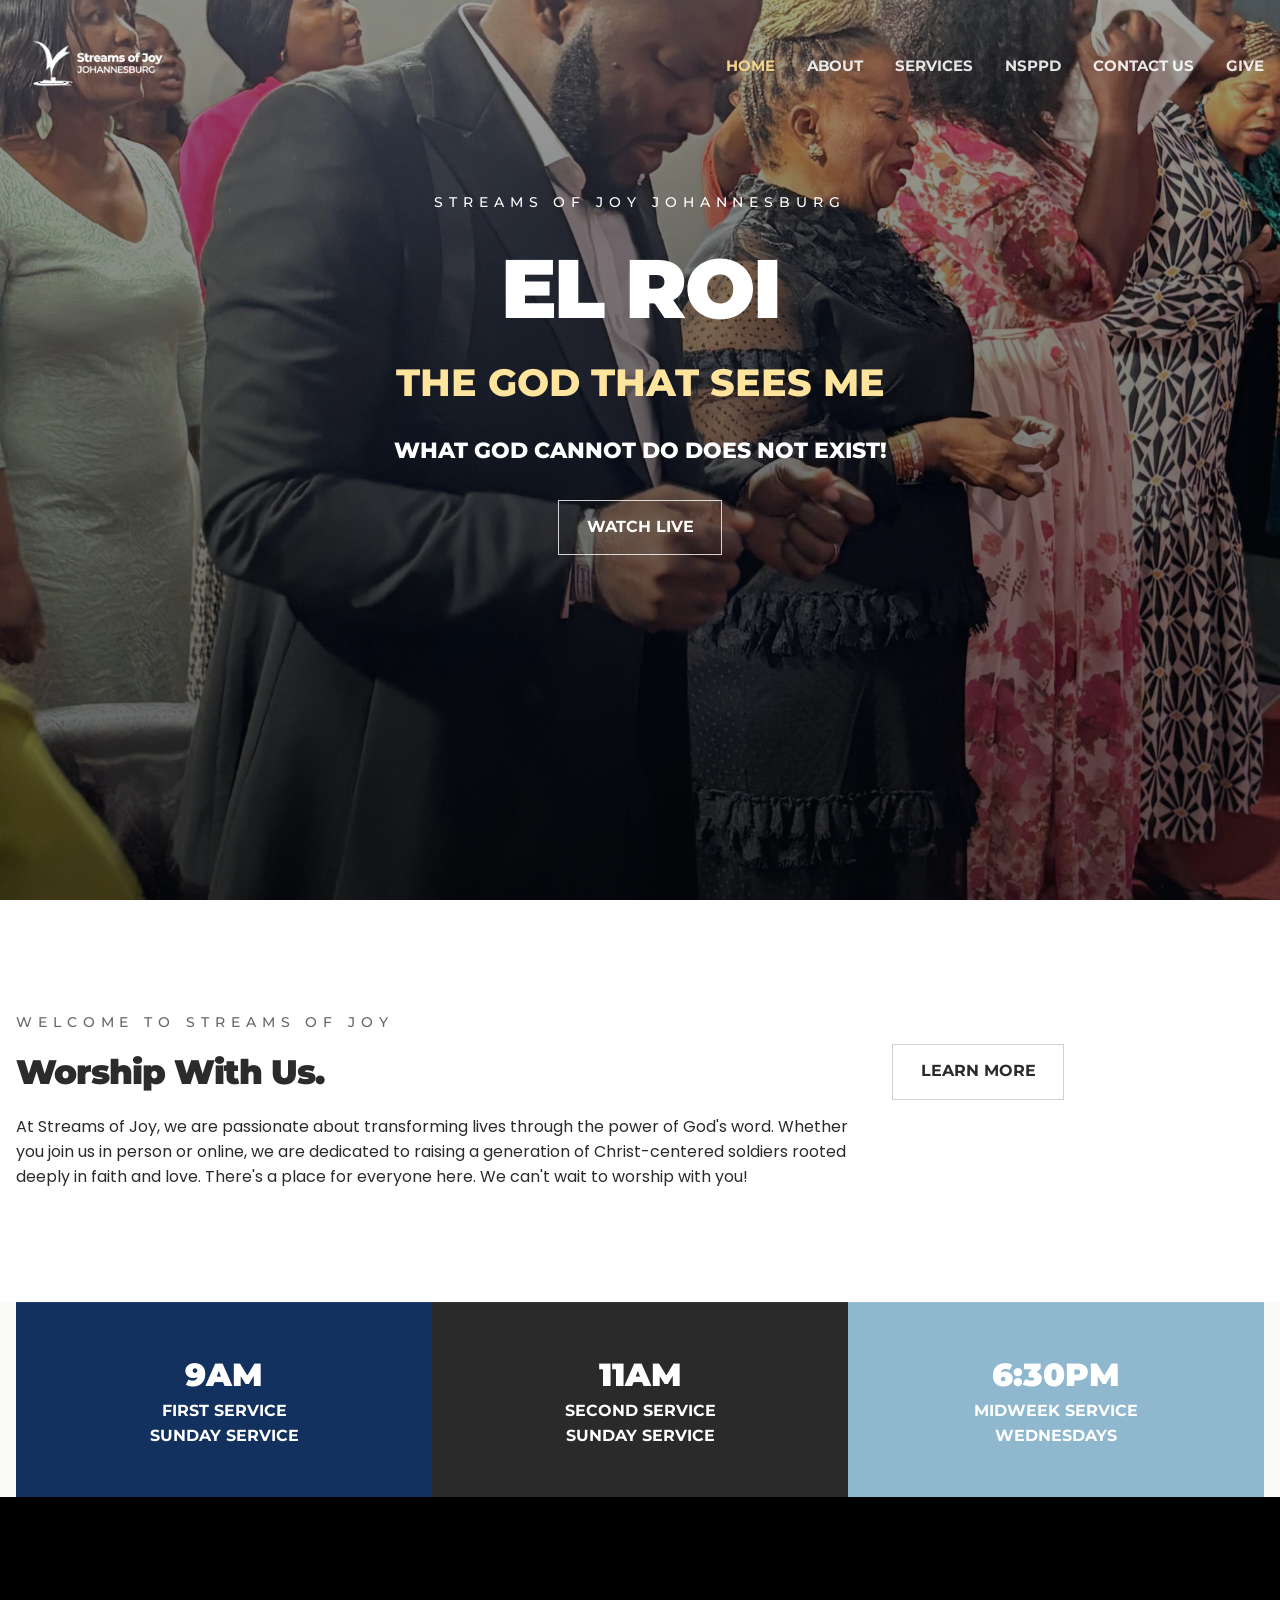
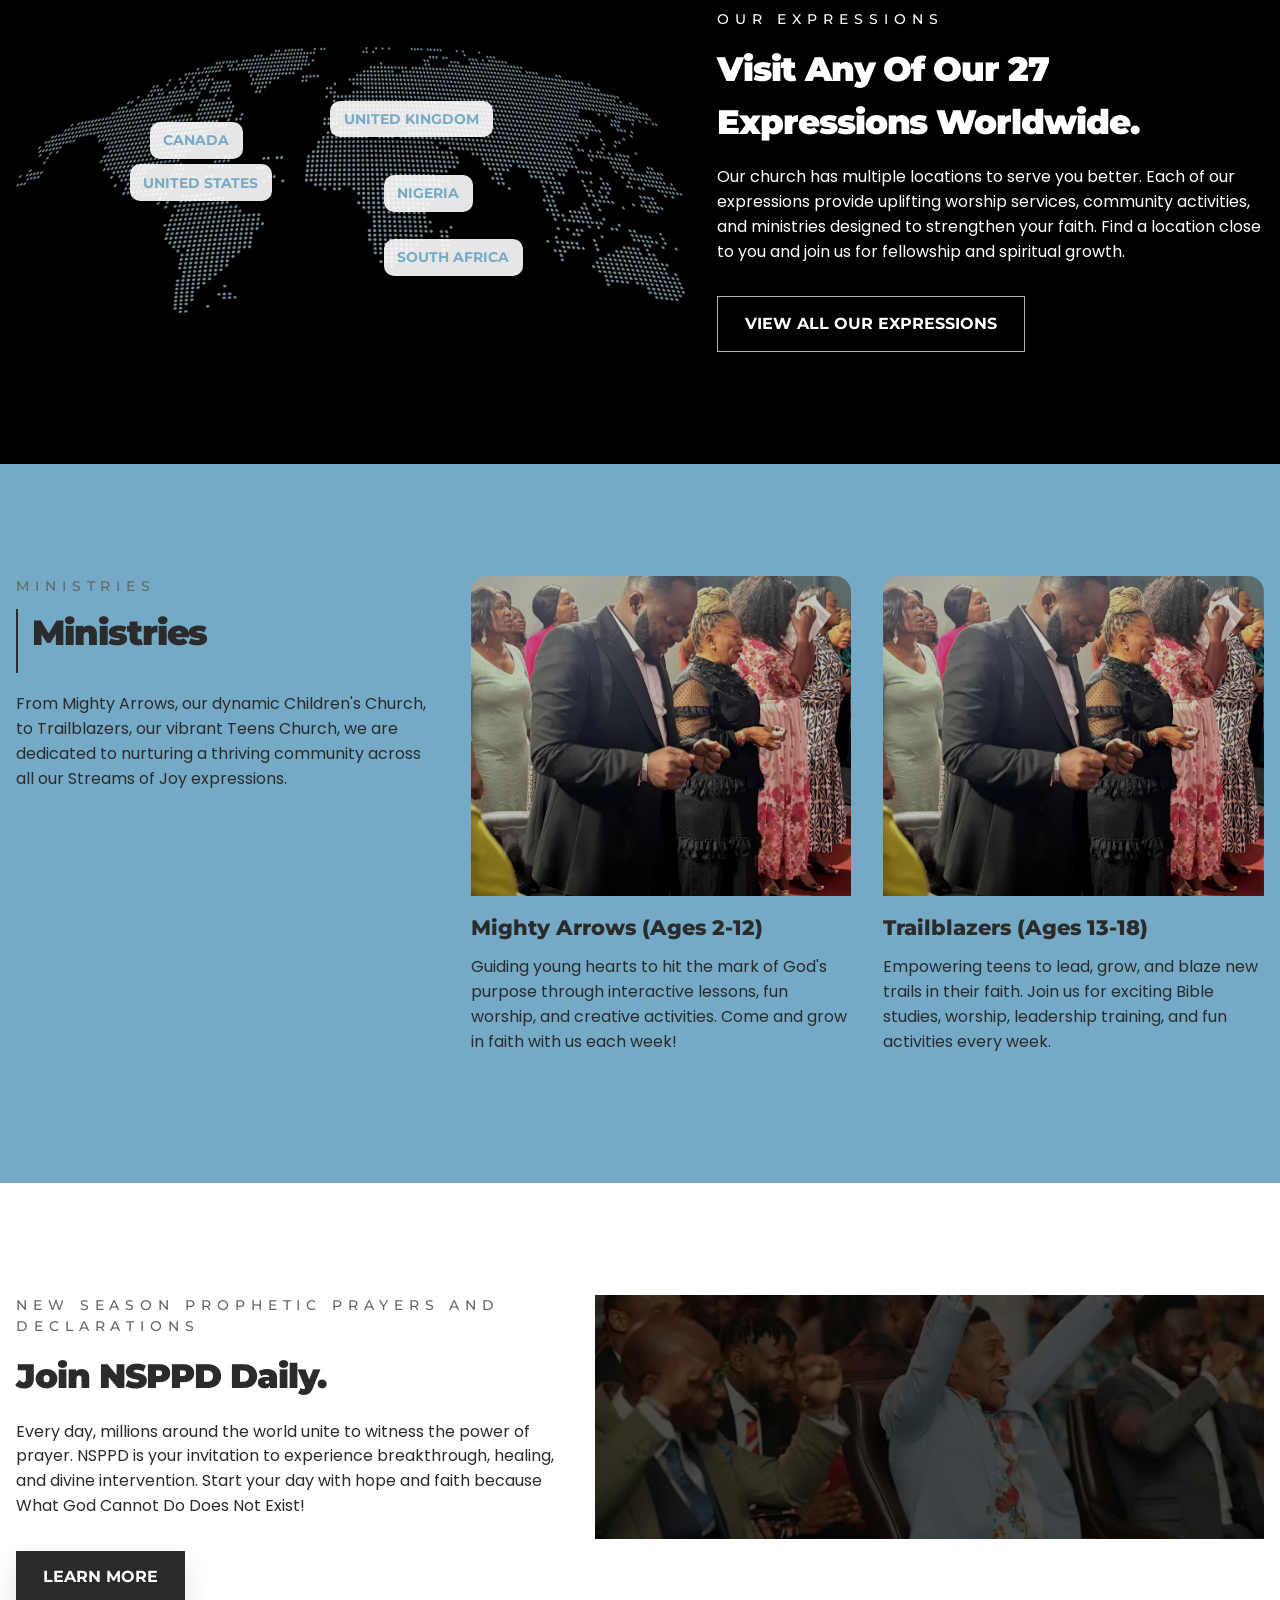
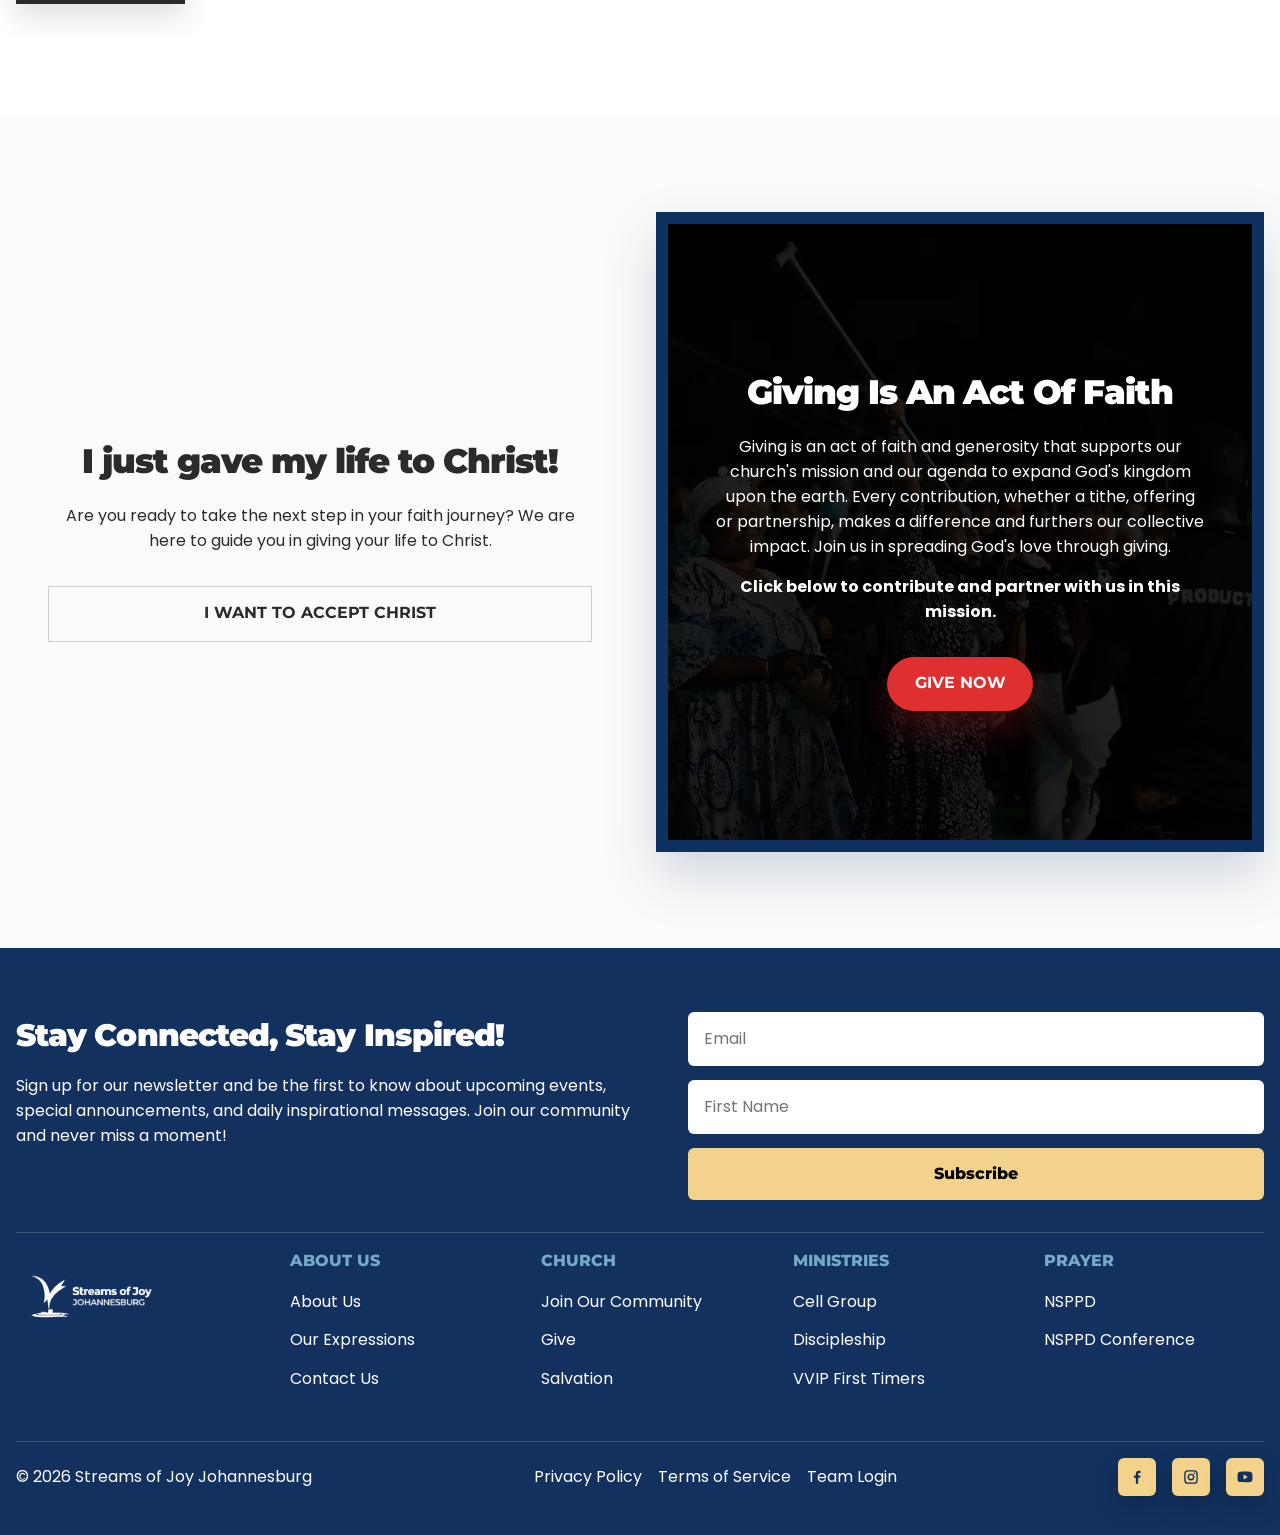
==== commit a0b9e37c: "Add church team workspace footer link" ====
--- a/index.html
+++ b/index.html
@@ -127,7 +127,7 @@
     <div class="container footer-columns">
       <div class="footer-column">
         <div class="footer-brand-row">
-          <img src="images/SOJJ-Monochrome-Logo-White.png" alt="Streams of Joy Johannesburg logo">
+          <img src="images/SOJJ-Monochrome-Logo-White.png" alt="Streams of Joy Johannesburg logo" data-admin-trigger>
         </div>
       </div>
       <div class="footer-column">
@@ -159,6 +159,7 @@
       <div class="footer-meta-links">
         <a href="privacy-policy.html">Privacy Policy</a>
         <a href="terms-of-service.html">Terms of Service</a>
+        <a href="https://sojjdatabasesoftware.netlify.app/main-app/login.html">Team Login</a>
       </div>
       <div class="footer-socials">
         <a class="footer-social-icon" href="https://www.facebook.com/Streamsofjoyjohannesburg/" target="_blank" rel="noreferrer" aria-label="Facebook"><svg viewBox="0 0 24 24" aria-hidden="true"><path d="M13.5 21v-8h2.7l.4-3h-3.1V8.1c0-.9.3-1.6 1.7-1.6h1.5V3.8c-.3 0-1.2-.1-2.3-.1-2.3 0-3.9 1.4-3.9 4v2.3H8v3h2.5v8h3Z"/></svg></a>
--- a/styles/styles.css
+++ b/styles/styles.css
@@ -962,6 +962,137 @@
   margin-top: 1rem;
 }
 
+.admin-shell {
+  padding: 8.5rem 0 5rem;
+  min-height: 100vh;
+  background:
+    linear-gradient(180deg, rgba(18, 49, 94, 0.96), rgba(10, 18, 32, 0.98)),
+    url("../images/hero-section.jpeg") center/cover no-repeat;
+}
+
+.admin-panel,
+.timer-panel {
+  max-width: 1040px;
+  margin: 0 auto;
+  border-radius: 24px;
+  background: rgba(255, 255, 255, 0.97);
+  box-shadow: 0 28px 60px rgba(0, 0, 0, 0.22);
+}
+
+.admin-panel {
+  max-width: 640px;
+  padding: 2.4rem;
+}
+
+.admin-panel h1,
+.timer-panel h1 {
+  margin-bottom: 0.8rem;
+  font-family: "Montserrat", sans-serif;
+  font-size: clamp(1.7rem, 3vw, 2.5rem);
+  font-weight: 800;
+}
+
+.admin-panel p,
+.timer-panel p {
+  color: #505050;
+}
+
+.admin-form {
+  display: grid;
+  gap: 1rem;
+  margin-top: 1.6rem;
+}
+
+.admin-form label {
+  font-family: "Montserrat", sans-serif;
+  font-size: 0.9rem;
+  font-weight: 700;
+  text-transform: uppercase;
+}
+
+.admin-form input {
+  min-height: 54px;
+  padding: 0.95rem 1rem;
+  border: 1px solid rgba(18, 49, 94, 0.16);
+  border-radius: 12px;
+}
+
+.admin-actions {
+  display: flex;
+  flex-wrap: wrap;
+  gap: 1rem;
+}
+
+.admin-button {
+  display: inline-flex;
+  align-items: center;
+  justify-content: center;
+  min-height: 52px;
+  padding: 0.9rem 1.4rem;
+  border: 0;
+  border-radius: 12px;
+  background: var(--navy);
+  color: var(--white);
+  font-family: "Montserrat", sans-serif;
+  font-weight: 700;
+  text-transform: uppercase;
+  cursor: pointer;
+}
+
+.admin-button-secondary {
+  background: #e8edf5;
+  color: var(--navy);
+}
+
+.admin-note,
+.admin-error {
+  margin-top: 1rem;
+  font-size: 0.95rem;
+}
+
+.admin-error {
+  color: #b42318;
+}
+
+.timer-panel {
+  display: none;
+  padding: 1.4rem;
+}
+
+.timer-panel.is-visible {
+  display: block;
+}
+
+.timer-toolbar {
+  display: flex;
+  align-items: center;
+  justify-content: space-between;
+  gap: 1rem;
+  margin-bottom: 1.2rem;
+}
+
+.timer-toolbar-copy {
+  max-width: 680px;
+}
+
+.timer-frame-wrap {
+  overflow: hidden;
+  border-radius: 18px;
+  border: 1px solid rgba(18, 49, 94, 0.12);
+  background: #0c1422;
+}
+
+.timer-frame {
+  width: 100%;
+  min-height: 78vh;
+  border: 0;
+  background: #0c1422;
+}
+
+.admin-hidden {
+  display: none;
+}
+
 @media (max-width: 1080px) {
   .menu-toggle {
     display: inline-block;
@@ -1019,6 +1150,11 @@
   .community-grid {
     grid-template-columns: 1fr 1fr;
   }
+
+  .timer-toolbar {
+    flex-direction: column;
+    align-items: flex-start;
+  }
 }
 
 @media (max-width: 720px) {
@@ -1089,4 +1225,21 @@
     min-height: 520px;
     border-width: 8px;
   }
-}
+
+  .admin-shell {
+    padding-top: 7.5rem;
+  }
+
+  .admin-panel,
+  .timer-panel {
+    border-radius: 18px;
+  }
+
+  .admin-panel {
+    padding: 1.5rem;
+  }
+
+  .timer-frame {
+    min-height: 70vh;
+  }
+}
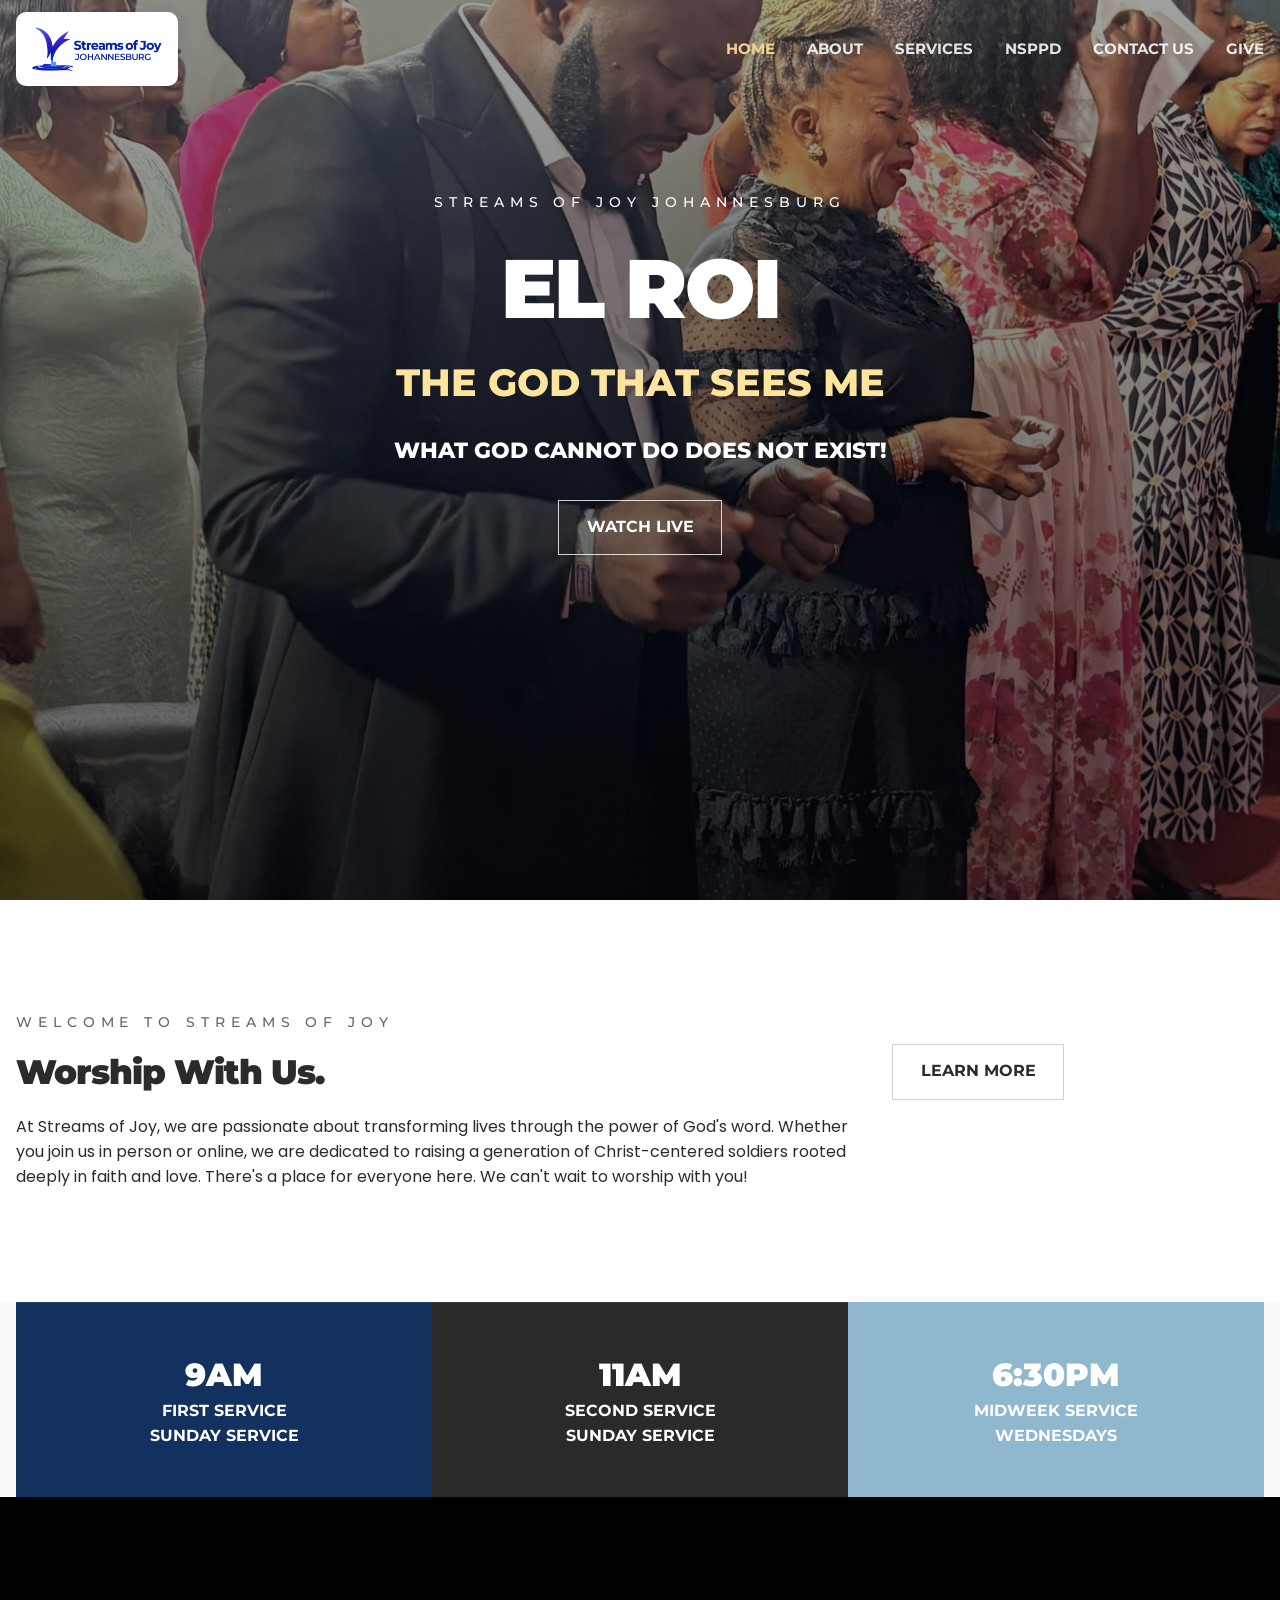
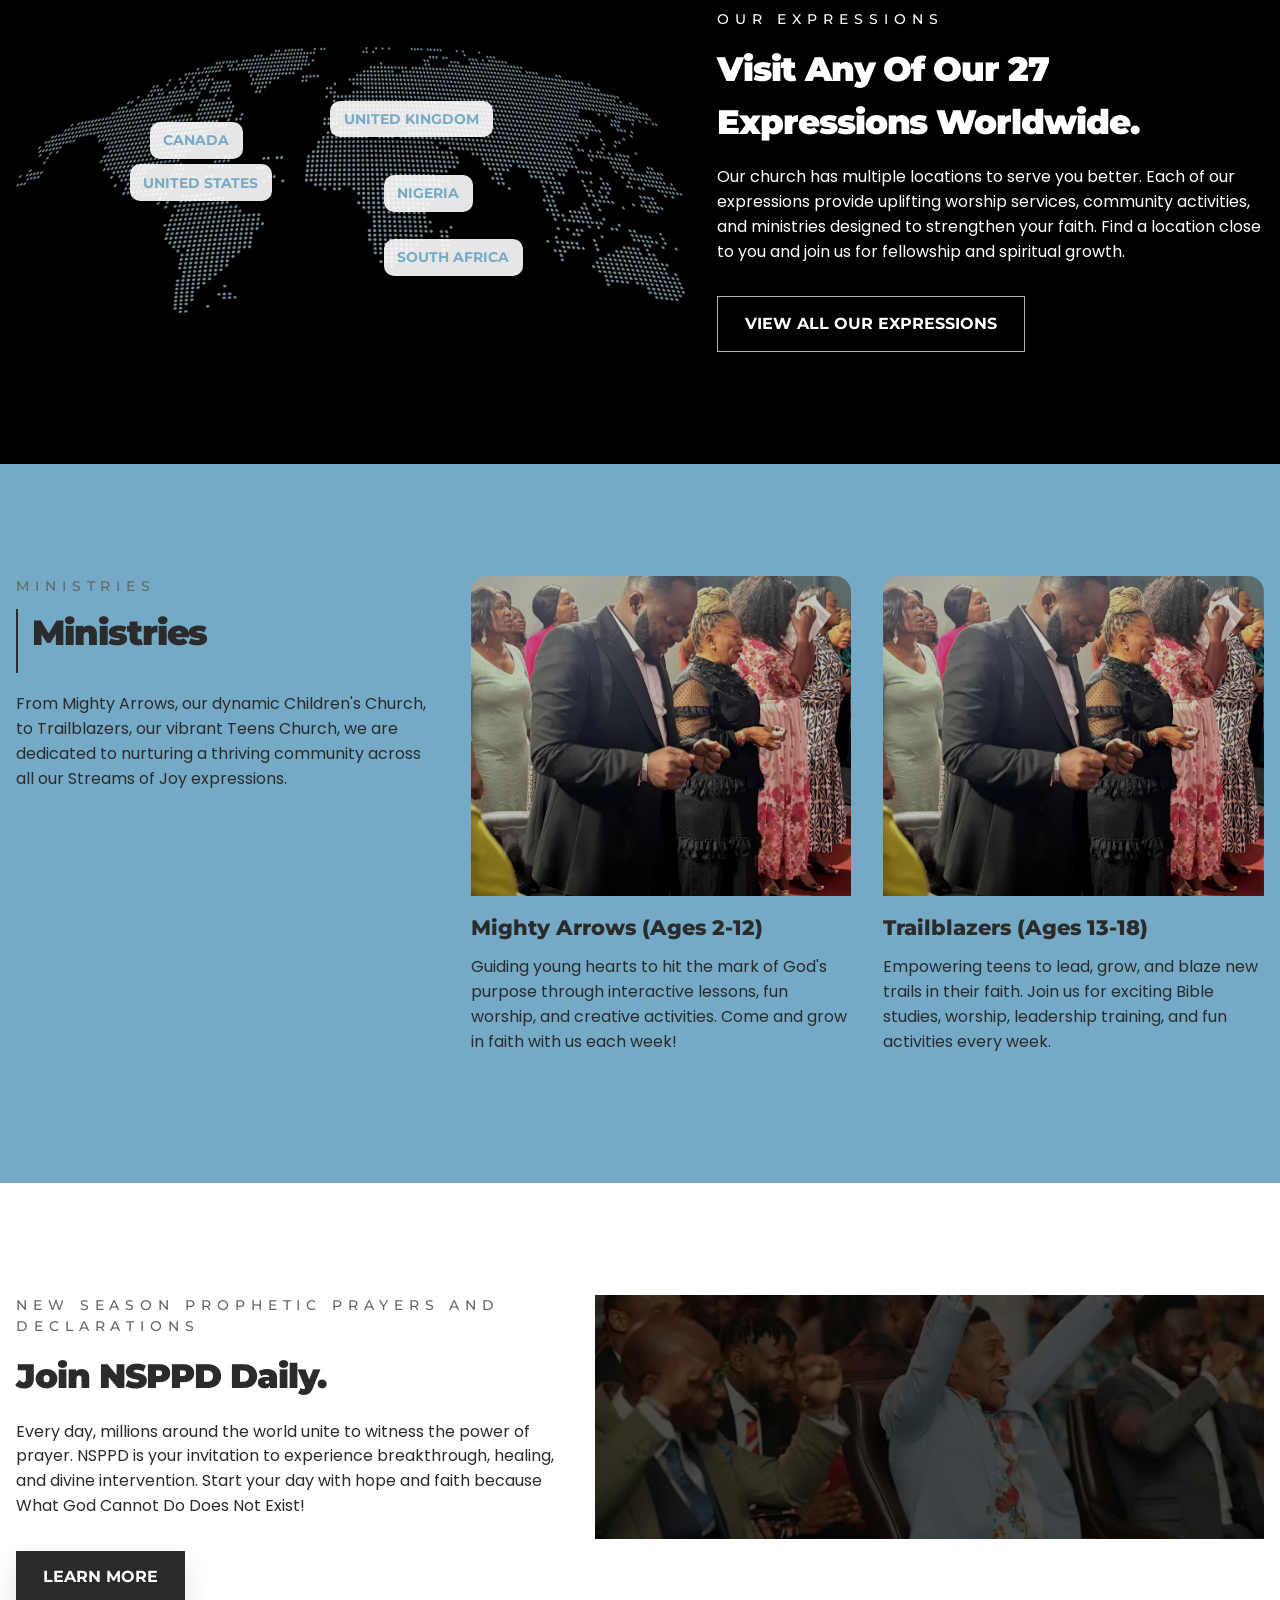
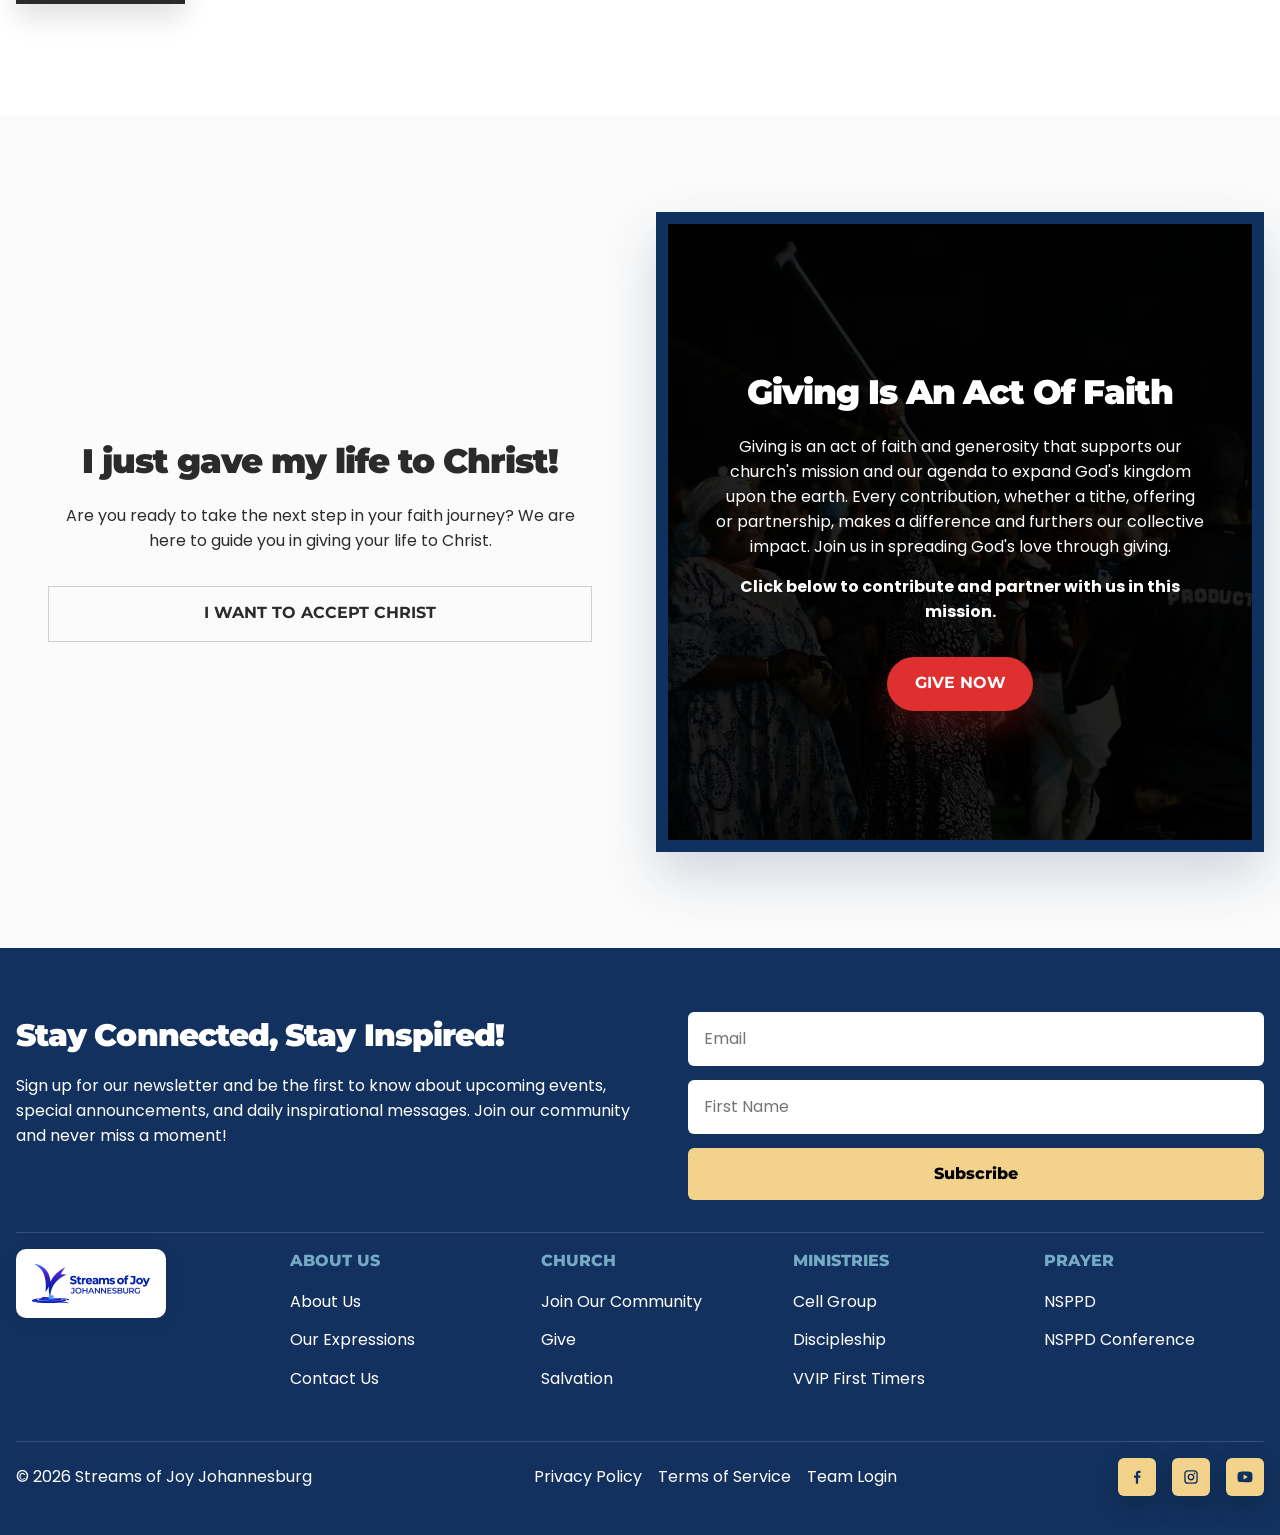
==== commit f8e4099c: "Add original colour church logo and welcome animation" ====
--- a/index.html
+++ b/index.html
@@ -8,11 +8,13 @@
   <link rel="preconnect" href="https://fonts.gstatic.com" crossorigin>
   <link href="https://fonts.googleapis.com/css2?family=Montserrat:wght@400;500;600;700;800;900&family=Poppins:wght@400;500;600;700&display=swap" rel="stylesheet">
   <link rel="stylesheet" href="styles/styles.css">
+  <link rel="stylesheet" href="assets/brand/brand-loader.css">
+  <script src="assets/brand/brand-loader.js" defer></script>
 </head>
 <body>
   <header class="site-header">
     <div class="header-inner">
-      <a class="brand" href="index.html"><img src="images/SOJJ-Monochrome-Logo-White.png" alt="Streams of Joy Johannesburg logo"></a>
+      <a class="brand" href="index.html"><img src="assets/brand/church-logo-original.png" alt="Streams of Joy Johannesburg logo"></a>
       <button class="menu-toggle" type="button" aria-expanded="false" aria-controls="site-nav"><span></span><span></span><span></span><span class="sr-only">Toggle navigation</span></button>
       <nav class="site-nav" id="site-nav">
         <a class="active" href="index.html">Home</a>
@@ -127,7 +129,7 @@
     <div class="container footer-columns">
       <div class="footer-column">
         <div class="footer-brand-row">
-          <img src="images/SOJJ-Monochrome-Logo-White.png" alt="Streams of Joy Johannesburg logo" data-admin-trigger>
+          <img src="assets/brand/church-logo-original.png" alt="Streams of Joy Johannesburg logo" data-admin-trigger>
         </div>
       </div>
       <div class="footer-column">
--- a/assets/brand/brand-loader.css
+++ b/assets/brand/brand-loader.css
@@ -0,0 +1,14 @@
+.sojj-loader{position:fixed;inset:0;z-index:10000;display:grid;place-items:center;background:#fff;opacity:1;transition:opacity .45s ease,visibility .45s;animation:sojj-failsafe 0s 6s forwards;pointer-events:none}
+.sojj-loader.is-leaving{opacity:0;visibility:hidden}
+.sojj-loader__stage{width:min(76vw,470px);position:relative;text-align:center}
+.sojj-loader__logo{display:block;width:100%;height:auto;position:relative;z-index:1;animation:sojj-float 1.8s ease-in-out infinite;filter:drop-shadow(0 13px 14px rgba(44,63,163,.13))}
+.sojj-loader__shadow{display:block;width:70%;height:16px;margin:26px auto 28px;background:radial-gradient(ellipse,rgba(35,56,141,.22),rgba(35,56,141,0) 70%);filter:blur(6px);animation:sojj-shadow 1.8s ease-in-out infinite}
+.sojj-loader__ring{display:block;width:26px;height:26px;border:2px solid #e6eafa;border-top-color:#304bb4;border-radius:50%;margin:auto;animation:sojj-spin .9s linear infinite}
+.sojj-loader__status{font:500 10px/1.5 system-ui,sans-serif;letter-spacing:.24em;text-transform:uppercase;color:#6f7a98;margin-top:16px}
+.brand-block .church-logo,.login-brand-panel .church-logo,.brand img,.footer-brand-row img{background:#fff;padding:10px 12px;border-radius:10px;box-sizing:border-box;box-shadow:0 4px 18px rgba(18,34,76,.08)}
+@keyframes sojj-float{0%,100%{transform:translateY(0)}50%{transform:translateY(-9px)}}
+@keyframes sojj-shadow{0%,100%{transform:scaleX(1);opacity:.8}50%{transform:scaleX(.86);opacity:.5}}
+@keyframes sojj-spin{to{transform:rotate(360deg)}}
+@keyframes sojj-failsafe{to{opacity:0;visibility:hidden}}
+@media(prefers-reduced-motion:reduce){.sojj-loader{transition:none}.sojj-loader__logo,.sojj-loader__shadow,.sojj-loader__ring{animation:none}}
+@media print{.sojj-loader{display:none}}
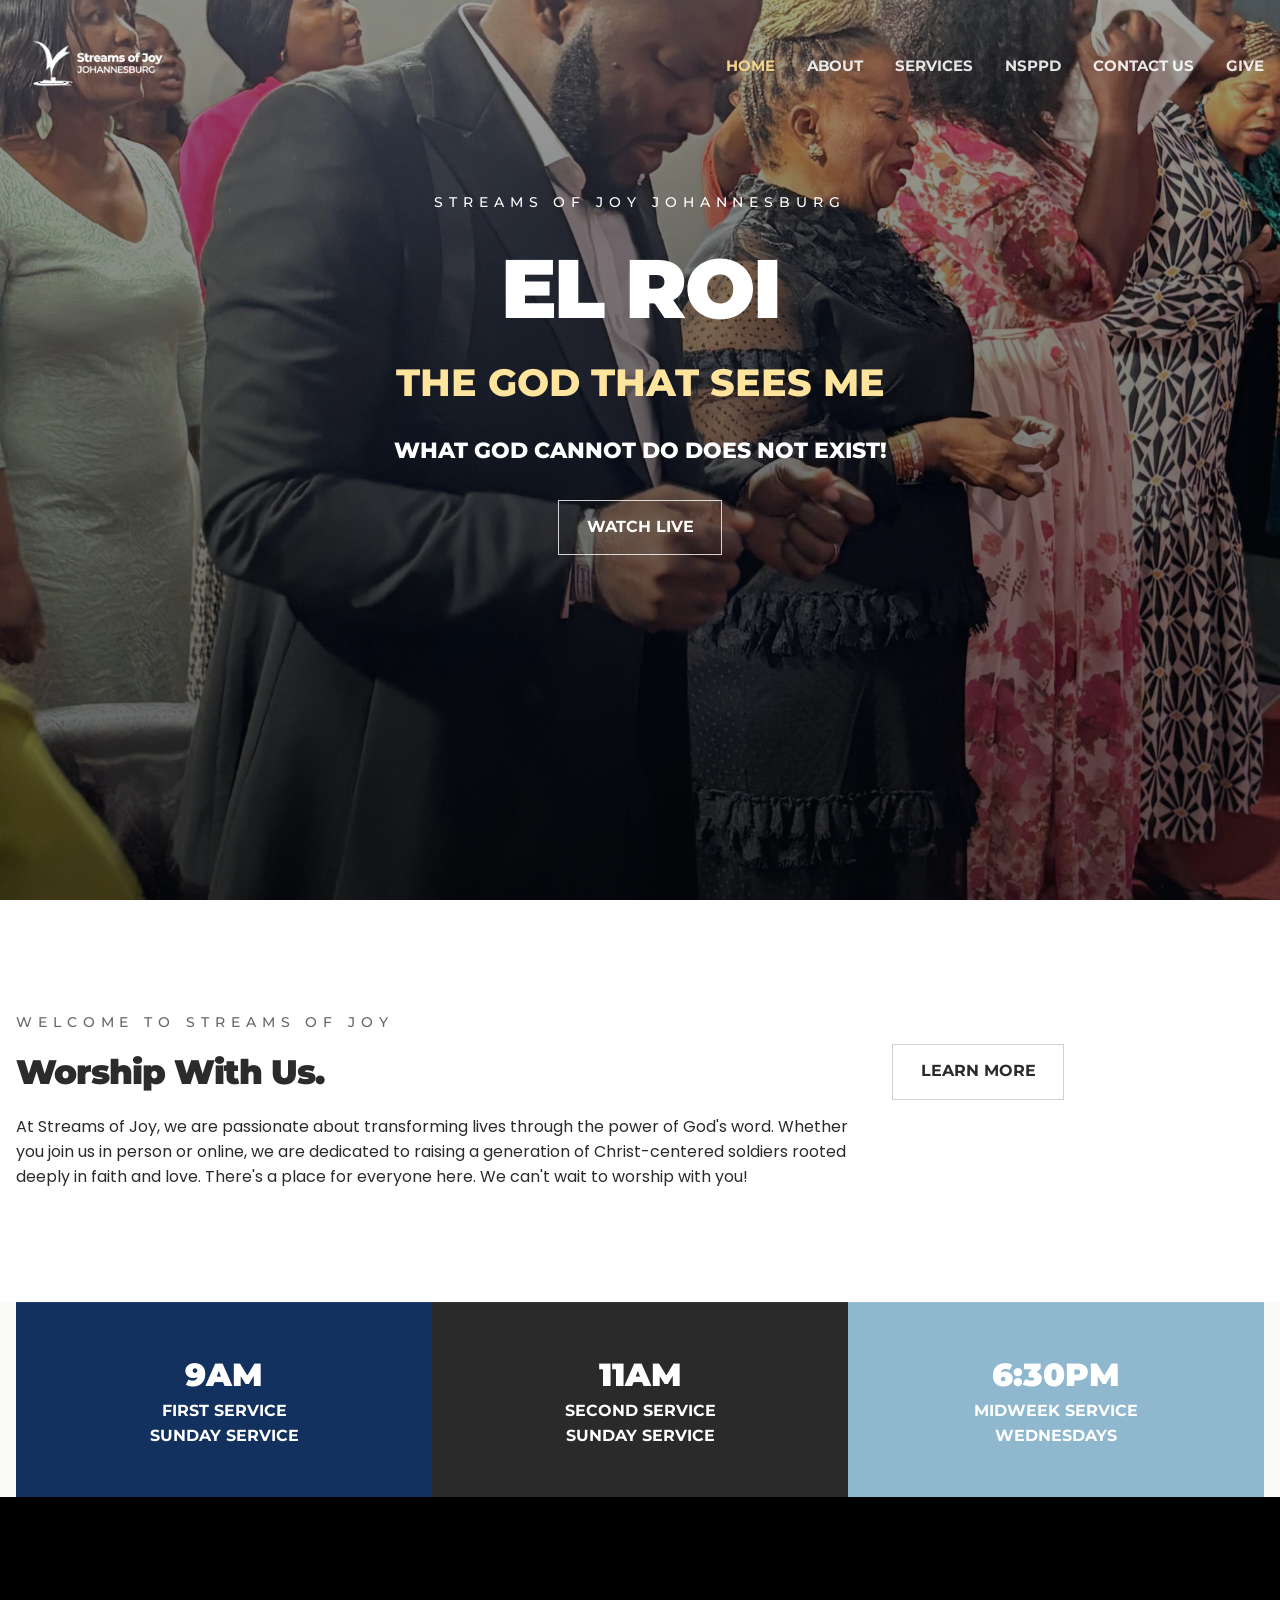
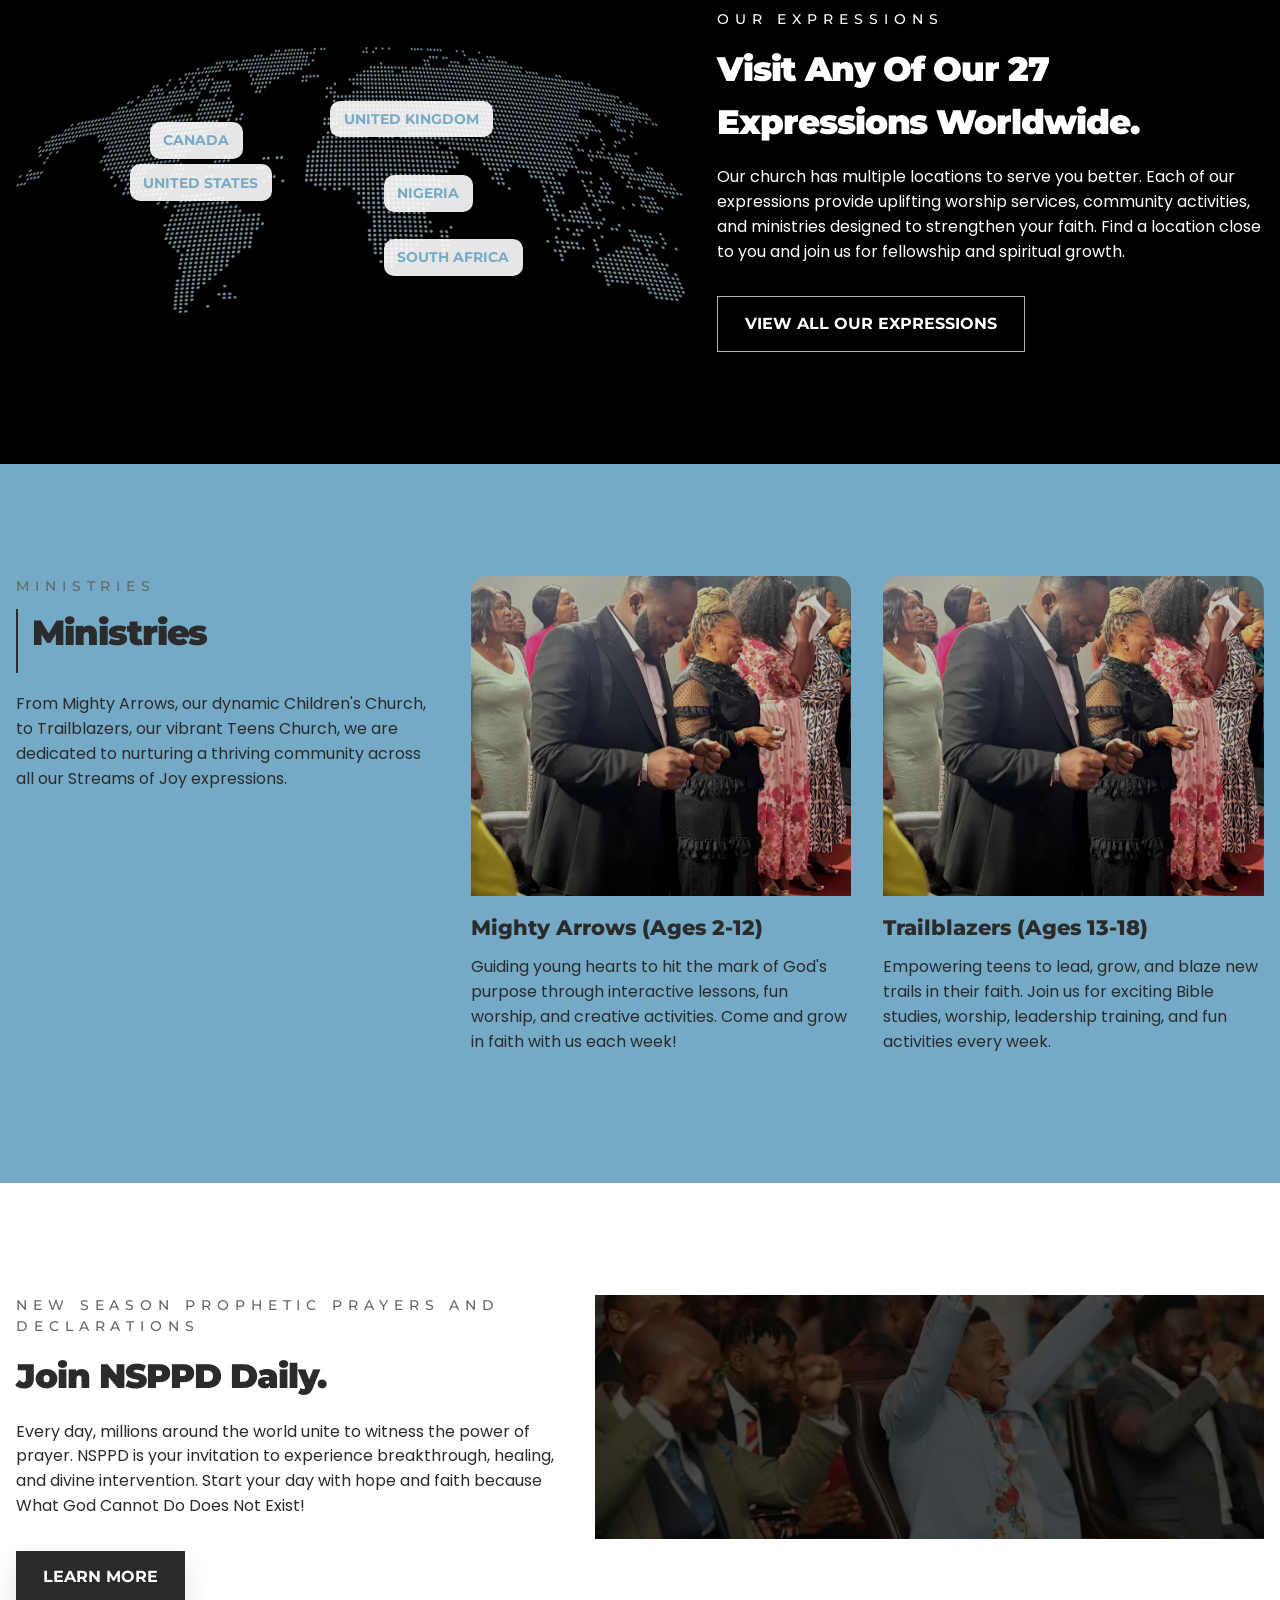
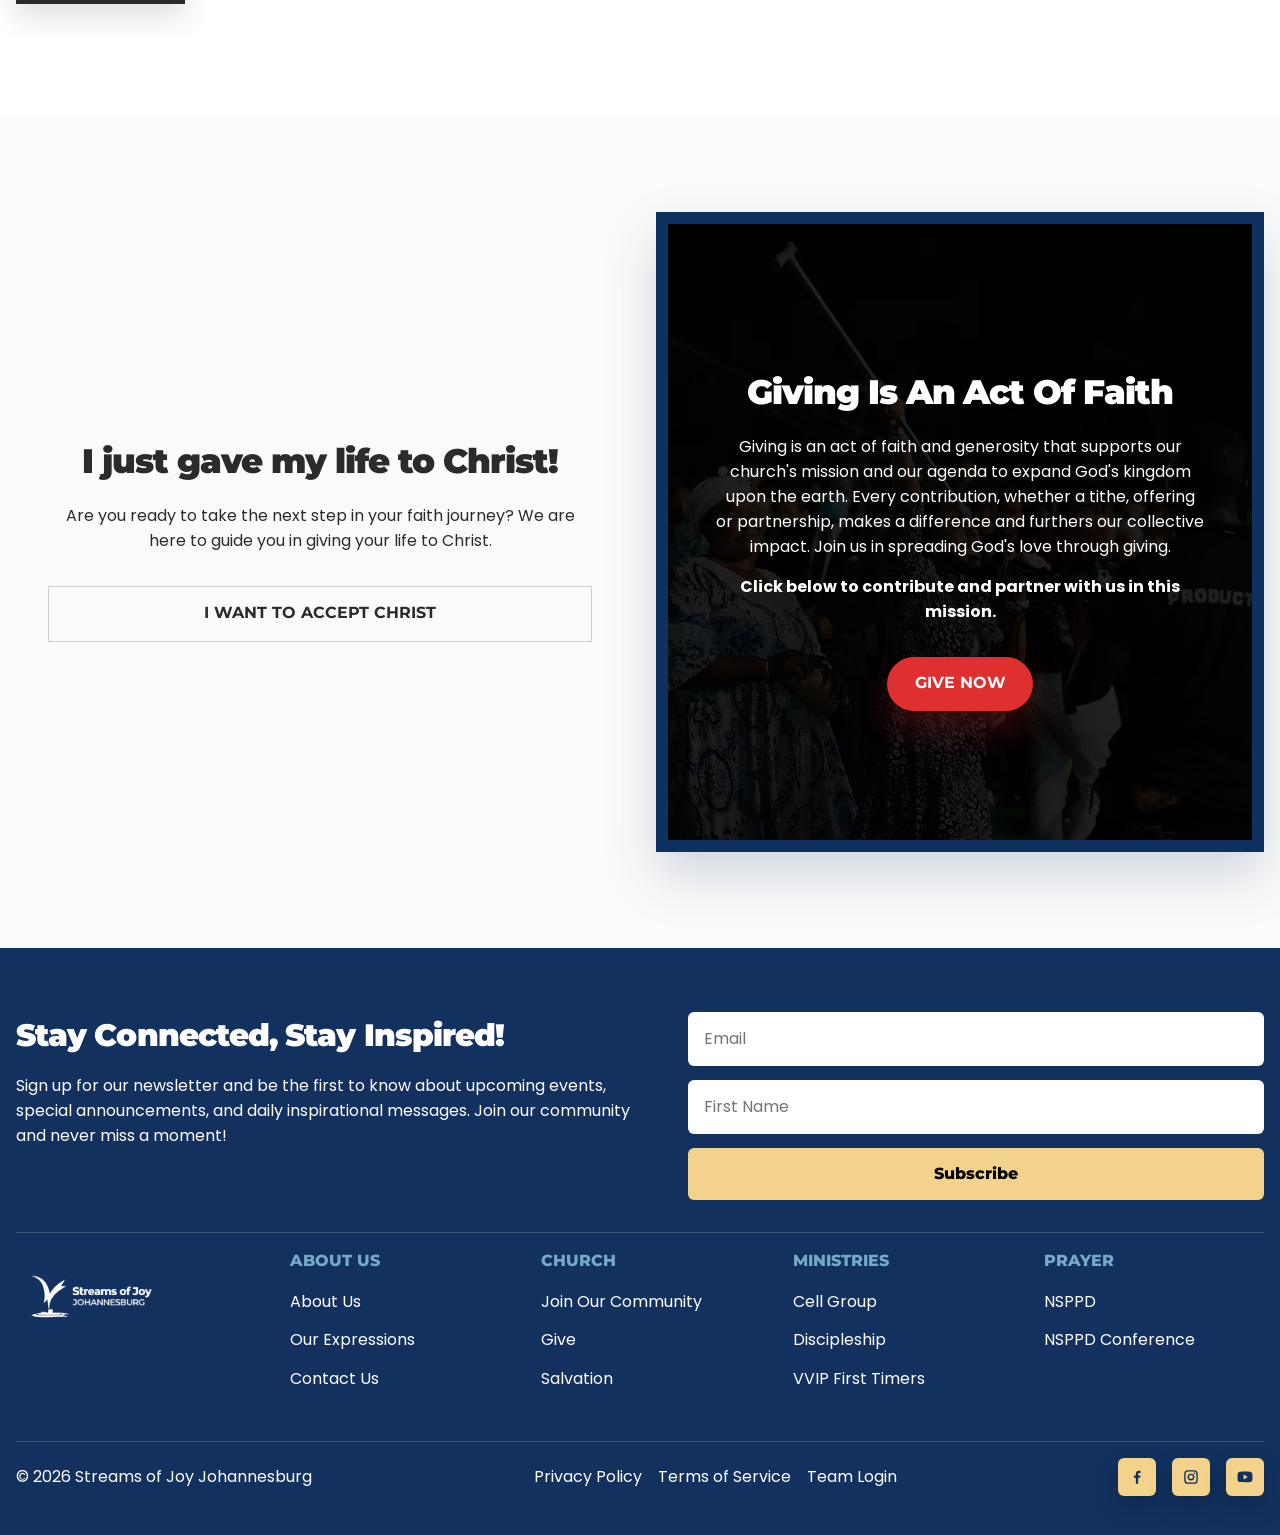
==== commit 80b0f019: "Restore white navigation logos while retaining blue loader" ====
--- a/index.html
+++ b/index.html
@@ -14,7 +14,7 @@
 <body>
   <header class="site-header">
     <div class="header-inner">
-      <a class="brand" href="index.html"><img src="assets/brand/church-logo-original.png" alt="Streams of Joy Johannesburg logo"></a>
+      <a class="brand" href="index.html"><img src="images/SOJJ-Monochrome-Logo-White.png" alt="Streams of Joy Johannesburg logo"></a>
       <button class="menu-toggle" type="button" aria-expanded="false" aria-controls="site-nav"><span></span><span></span><span></span><span class="sr-only">Toggle navigation</span></button>
       <nav class="site-nav" id="site-nav">
         <a class="active" href="index.html">Home</a>
@@ -129,7 +129,7 @@
     <div class="container footer-columns">
       <div class="footer-column">
         <div class="footer-brand-row">
-          <img src="assets/brand/church-logo-original.png" alt="Streams of Joy Johannesburg logo" data-admin-trigger>
+          <img src="images/SOJJ-Monochrome-Logo-White.png" alt="Streams of Joy Johannesburg logo" data-admin-trigger>
         </div>
       </div>
       <div class="footer-column">
--- a/assets/brand/brand-loader.css
+++ b/assets/brand/brand-loader.css
@@ -5,7 +5,7 @@
 .sojj-loader__shadow{display:block;width:70%;height:16px;margin:26px auto 28px;background:radial-gradient(ellipse,rgba(35,56,141,.22),rgba(35,56,141,0) 70%);filter:blur(6px);animation:sojj-shadow 1.8s ease-in-out infinite}
 .sojj-loader__ring{display:block;width:26px;height:26px;border:2px solid #e6eafa;border-top-color:#304bb4;border-radius:50%;margin:auto;animation:sojj-spin .9s linear infinite}
 .sojj-loader__status{font:500 10px/1.5 system-ui,sans-serif;letter-spacing:.24em;text-transform:uppercase;color:#6f7a98;margin-top:16px}
-.brand-block .church-logo,.login-brand-panel .church-logo,.brand img,.footer-brand-row img{background:#fff;padding:10px 12px;border-radius:10px;box-sizing:border-box;box-shadow:0 4px 18px rgba(18,34,76,.08)}
+.sojj-entry{min-height:100vh;display:grid;place-items:center;background:#fff}
 @keyframes sojj-float{0%,100%{transform:translateY(0)}50%{transform:translateY(-9px)}}
 @keyframes sojj-shadow{0%,100%{transform:scaleX(1);opacity:.8}50%{transform:scaleX(.86);opacity:.5}}
 @keyframes sojj-spin{to{transform:rotate(360deg)}}
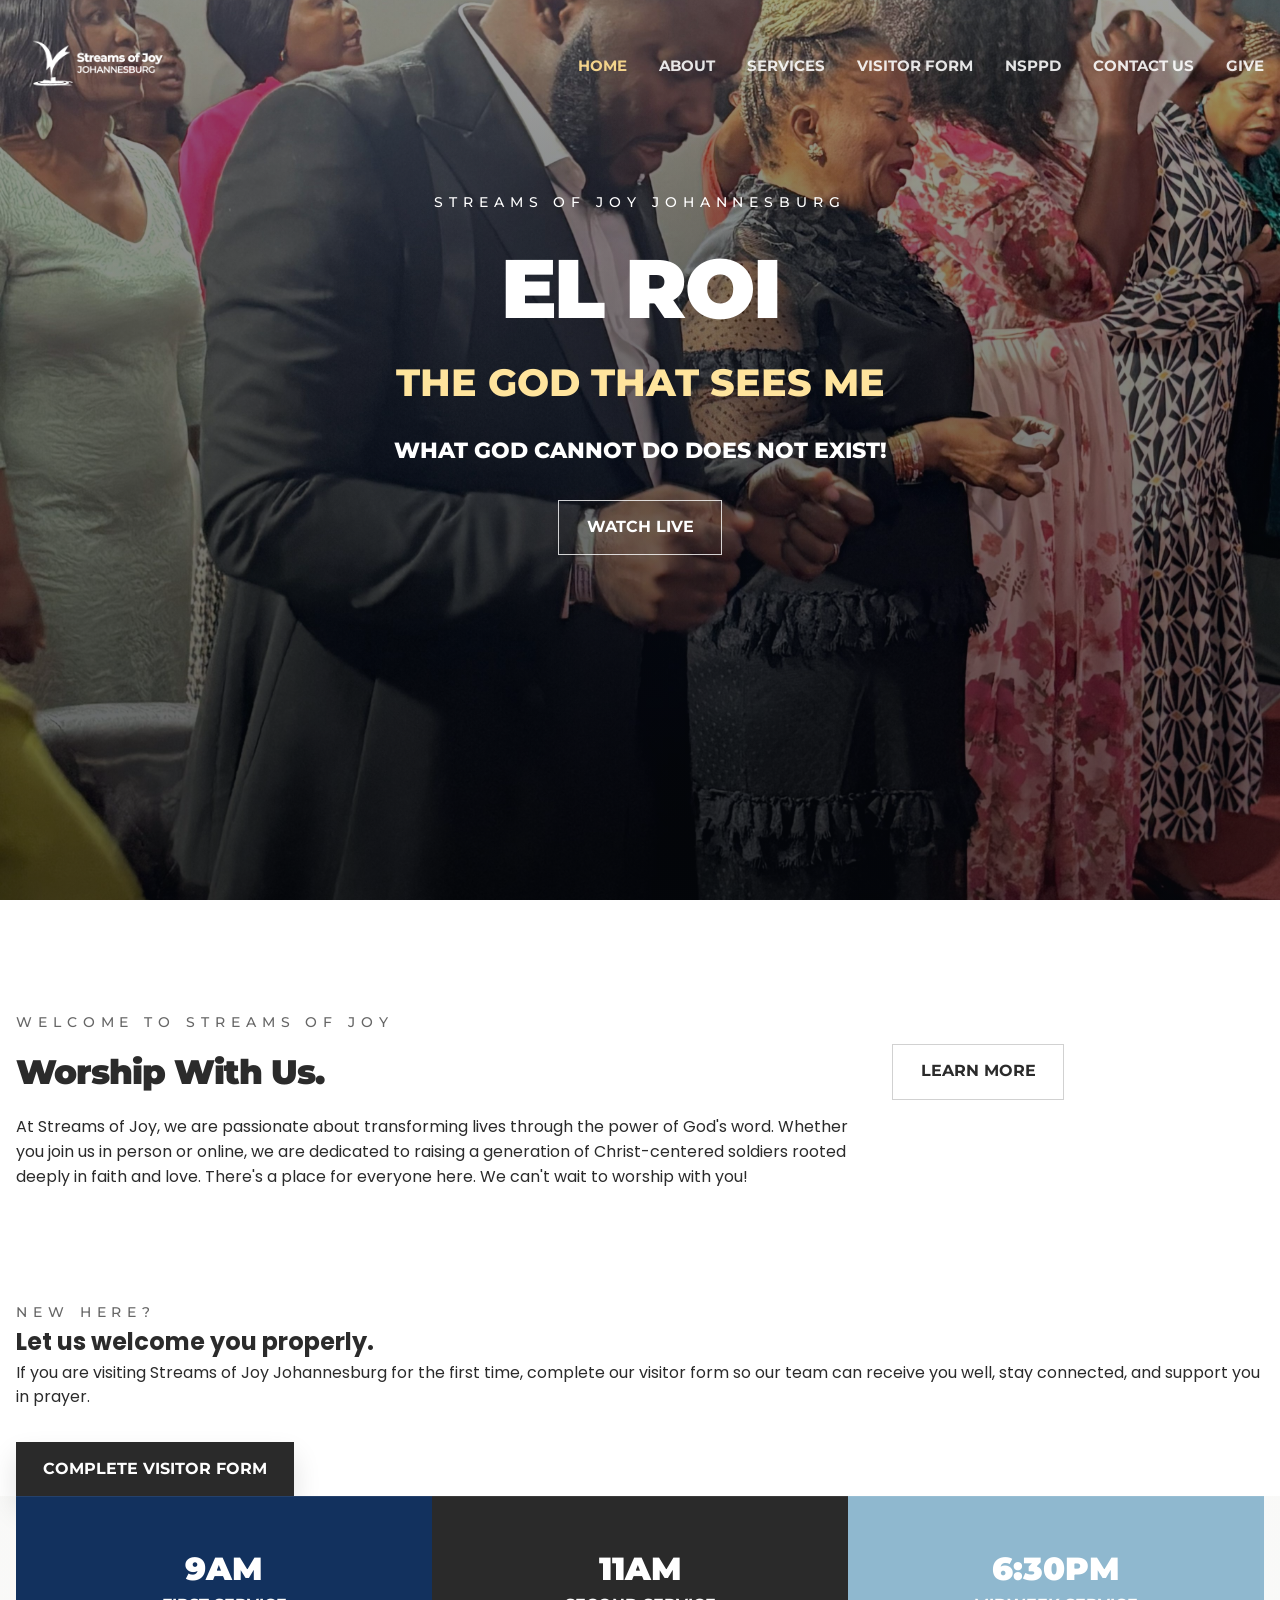
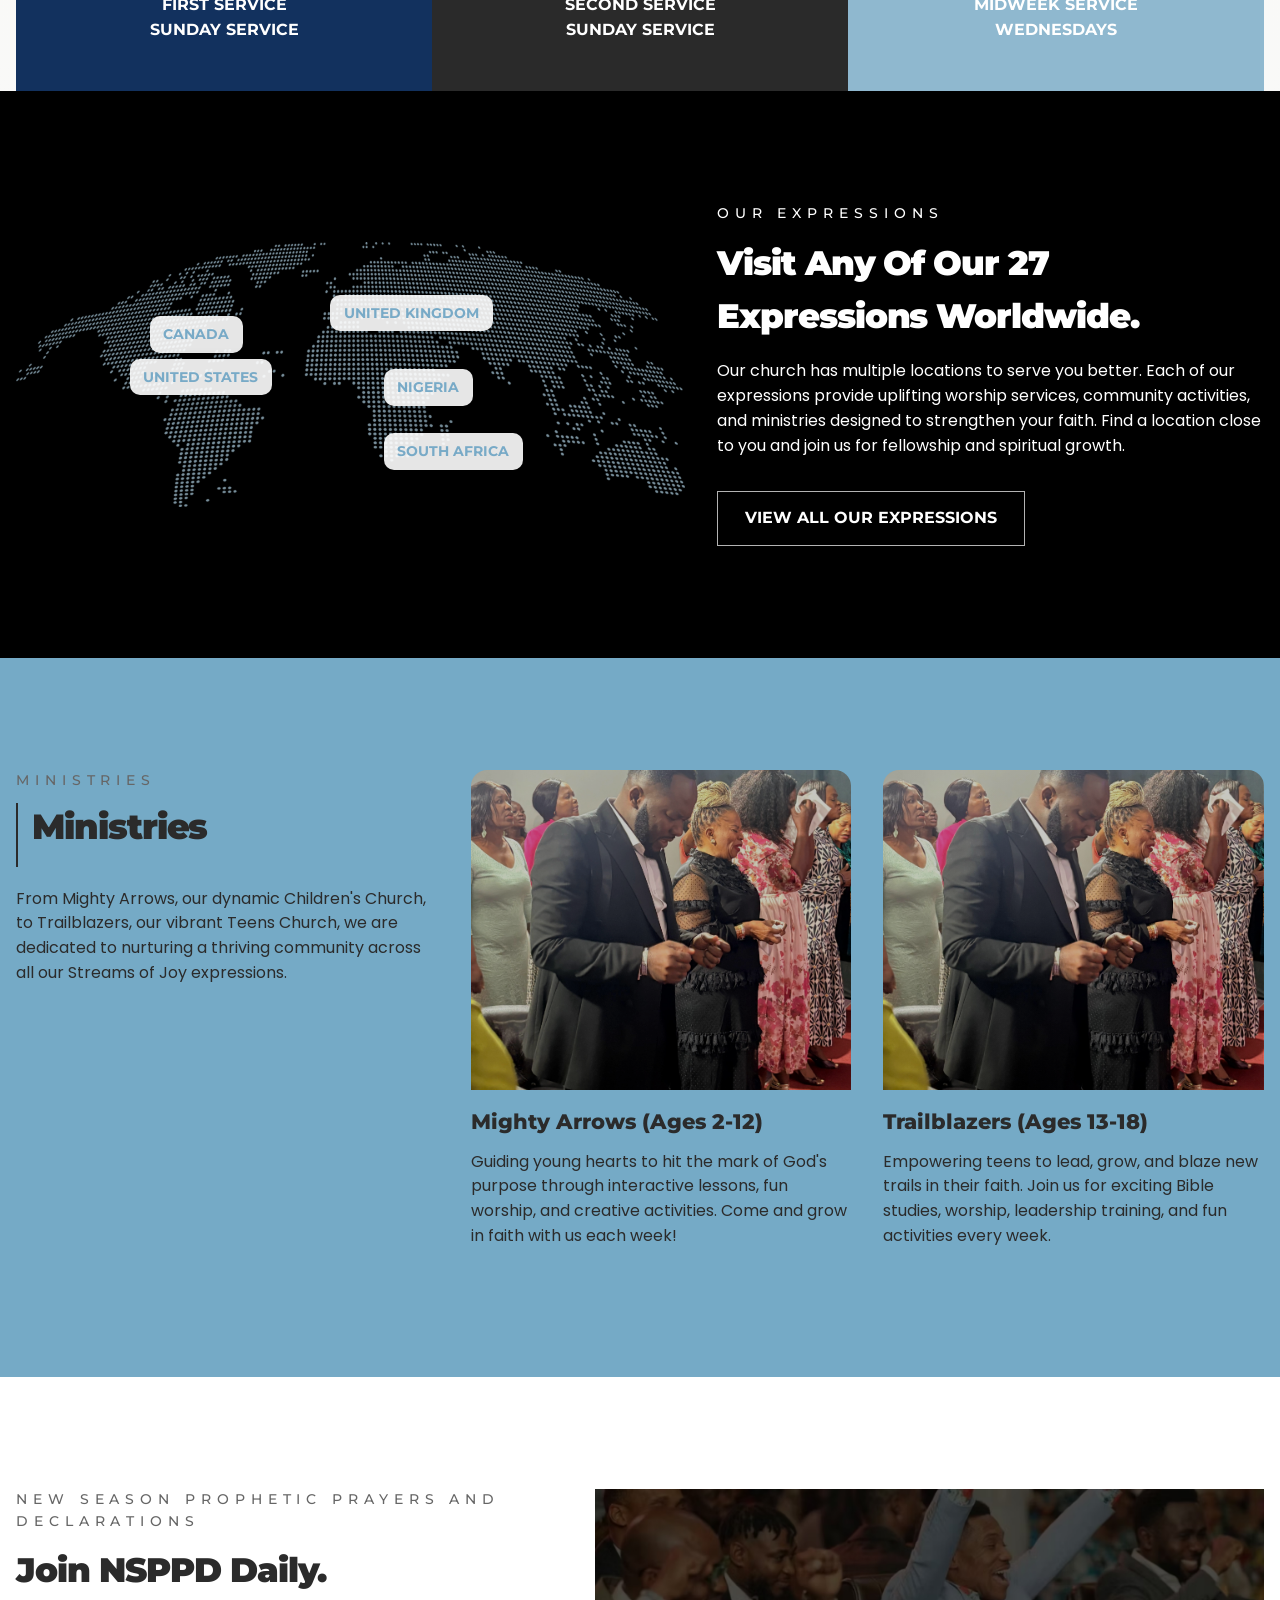
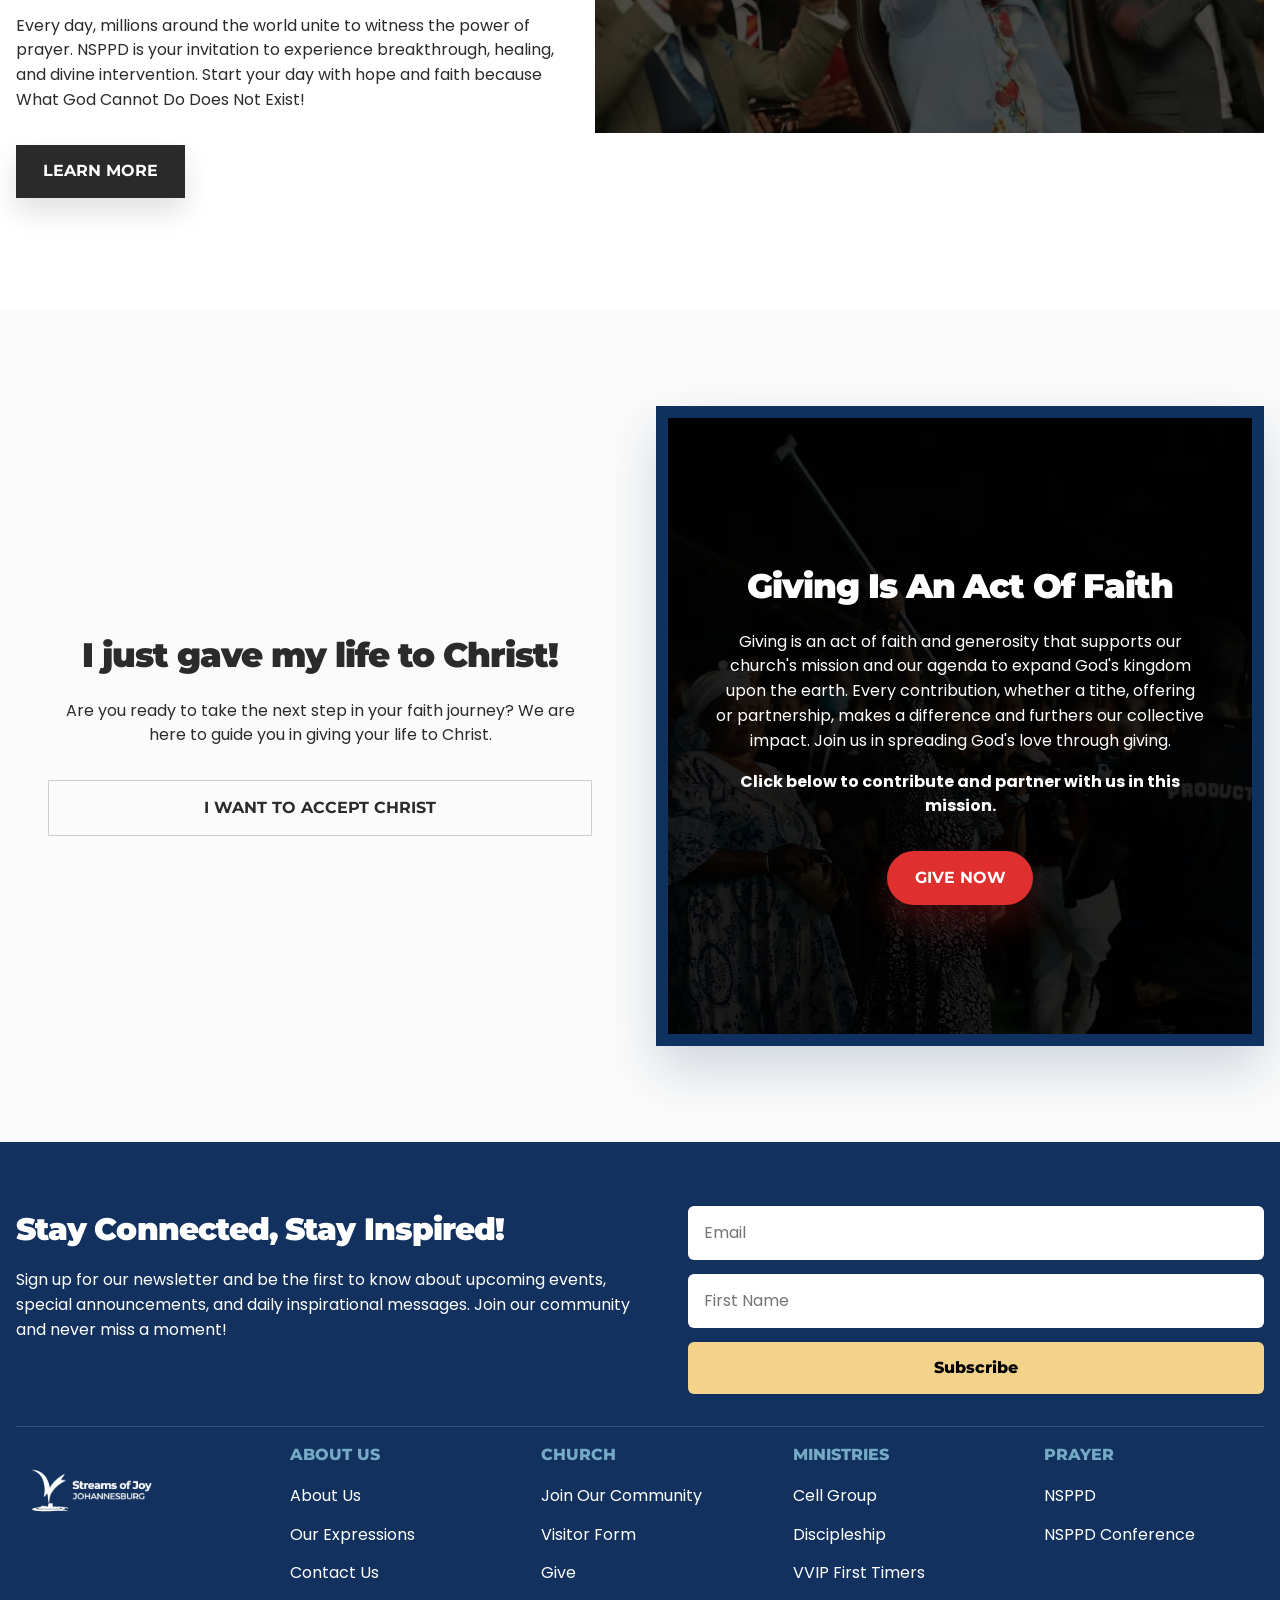
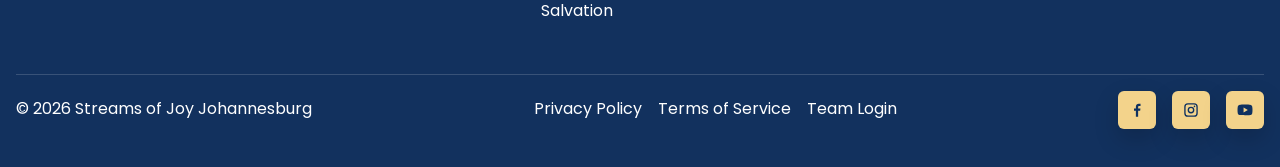
==== commit 12552774: "Link visitor intake from church website" ====
--- a/index.html
+++ b/index.html
@@ -20,6 +20,7 @@
         <a class="active" href="index.html">Home</a>
         <a href="about.html">About</a>
         <a href="services.html">Services</a>
+        <a href="https://sojjdatabasesoftware.netlify.app/intake">Visitor Form</a>
         <a href="https://streamsofjoy.org/nsppd/" target="_blank" rel="noreferrer">NSPPD</a>
         <a href="contact.html">Contact Us</a>
         <a href="give.html">Give</a>
@@ -48,6 +49,19 @@
         </div>
         <div class="worship-action">
           <a class="line-button dark-line-button" href="about.html">Learn More</a>
+        </div>
+      </div>
+    </section>
+
+    <section class="white-section first-timer-banner-section">
+      <div class="container first-timer-banner">
+        <div>
+          <p class="section-kicker dark-kicker">New Here?</p>
+          <h2>Let us welcome you properly.</h2>
+          <p>If you are visiting Streams of Joy Johannesburg for the first time, complete our visitor form so our team can receive you well, stay connected, and support you in prayer.</p>
+        </div>
+        <div class="first-timer-banner-action">
+          <a class="solid-dark-button" href="https://sojjdatabasesoftware.netlify.app/intake">Complete Visitor Form</a>
         </div>
       </div>
     </section>
@@ -141,6 +155,7 @@
       <div class="footer-column">
         <h3>Church</h3>
         <a href="join-community.html">Join Our Community</a>
+        <a href="https://sojjdatabasesoftware.netlify.app/intake">Visitor Form</a>
         <a href="give.html">Give</a>
         <a href="salvation.html">Salvation</a>
       </div>
@@ -161,7 +176,7 @@
       <div class="footer-meta-links">
         <a href="privacy-policy.html">Privacy Policy</a>
         <a href="terms-of-service.html">Terms of Service</a>
-        <a href="https://sojjdatabasesoftware.netlify.app/main-app/login.html">Team Login</a>
+        <a href="https://sojjdatabasesoftware.netlify.app/login">Team Login</a>
       </div>
       <div class="footer-socials">
         <a class="footer-social-icon" href="https://www.facebook.com/Streamsofjoyjohannesburg/" target="_blank" rel="noreferrer" aria-label="Facebook"><svg viewBox="0 0 24 24" aria-hidden="true"><path d="M13.5 21v-8h2.7l.4-3h-3.1V8.1c0-.9.3-1.6 1.7-1.6h1.5V3.8c-.3 0-1.2-.1-2.3-.1-2.3 0-3.9 1.4-3.9 4v2.3H8v3h2.5v8h3Z"/></svg></a>
